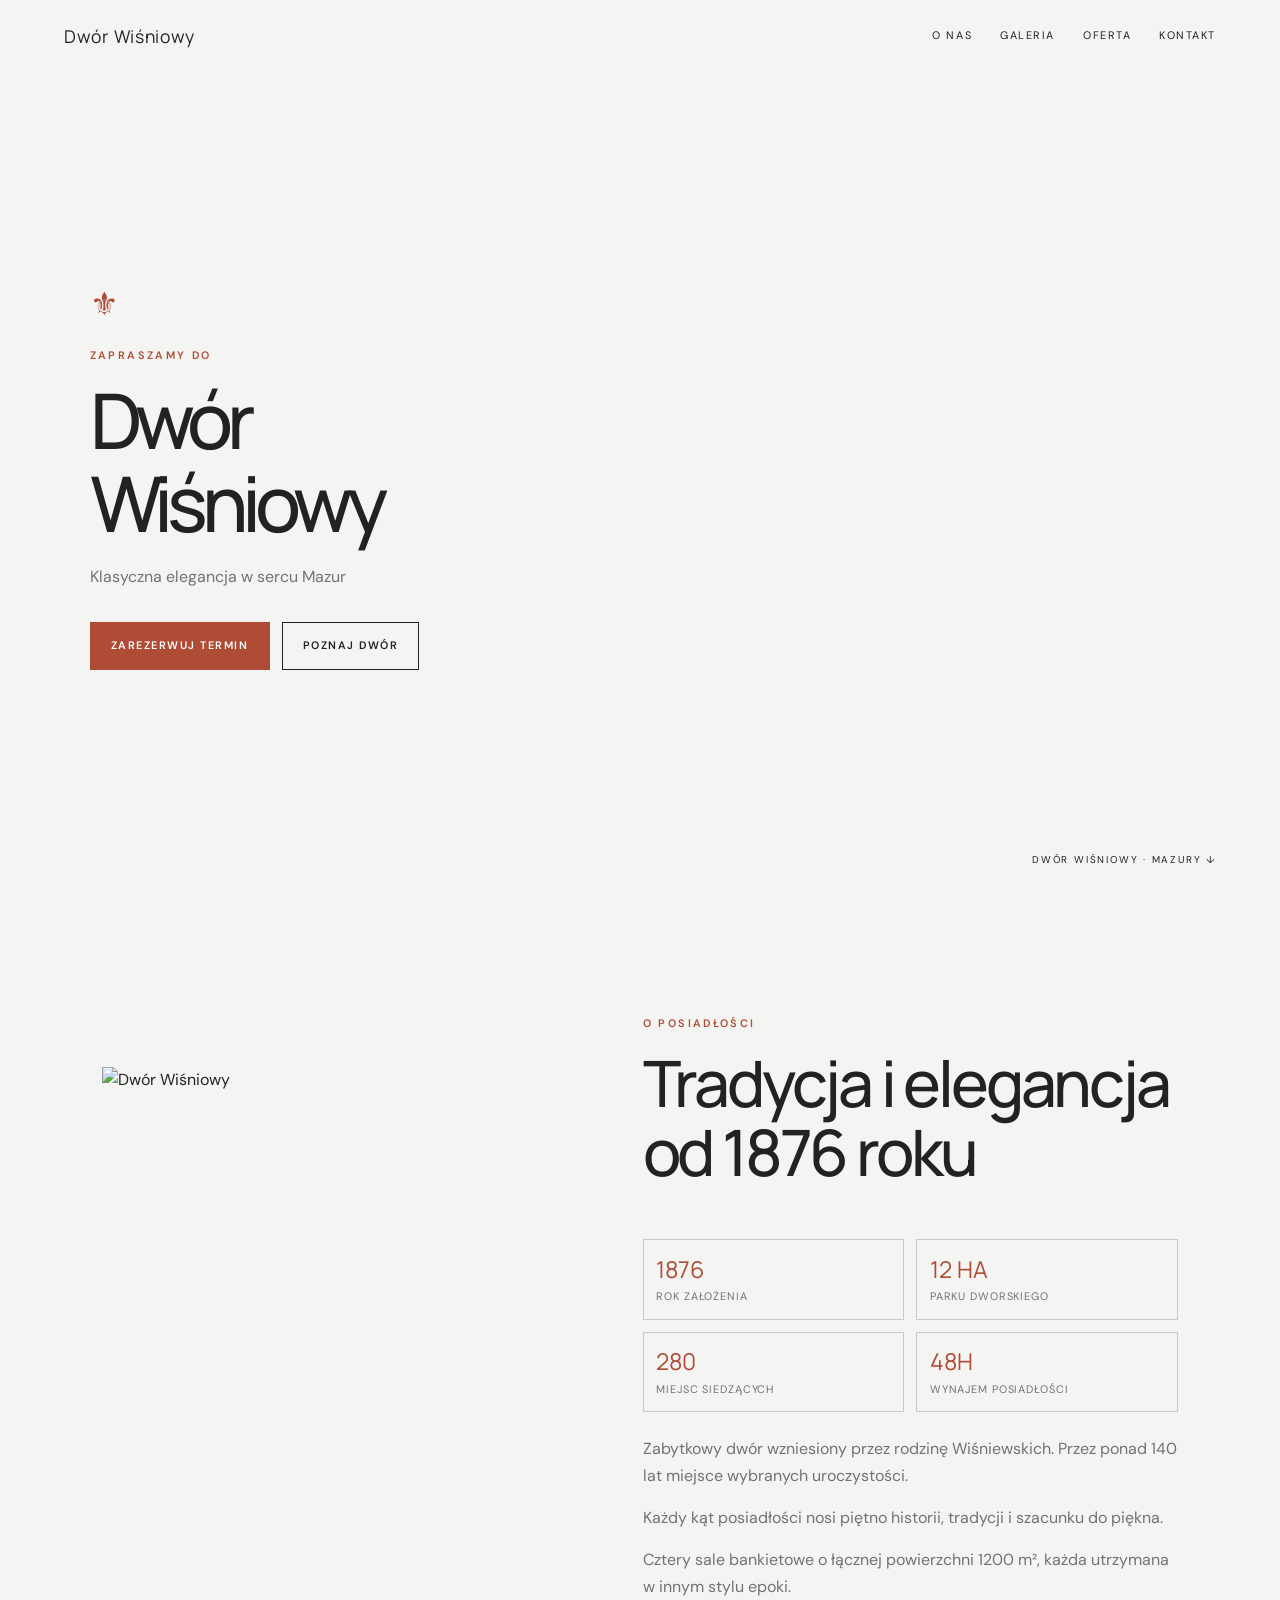
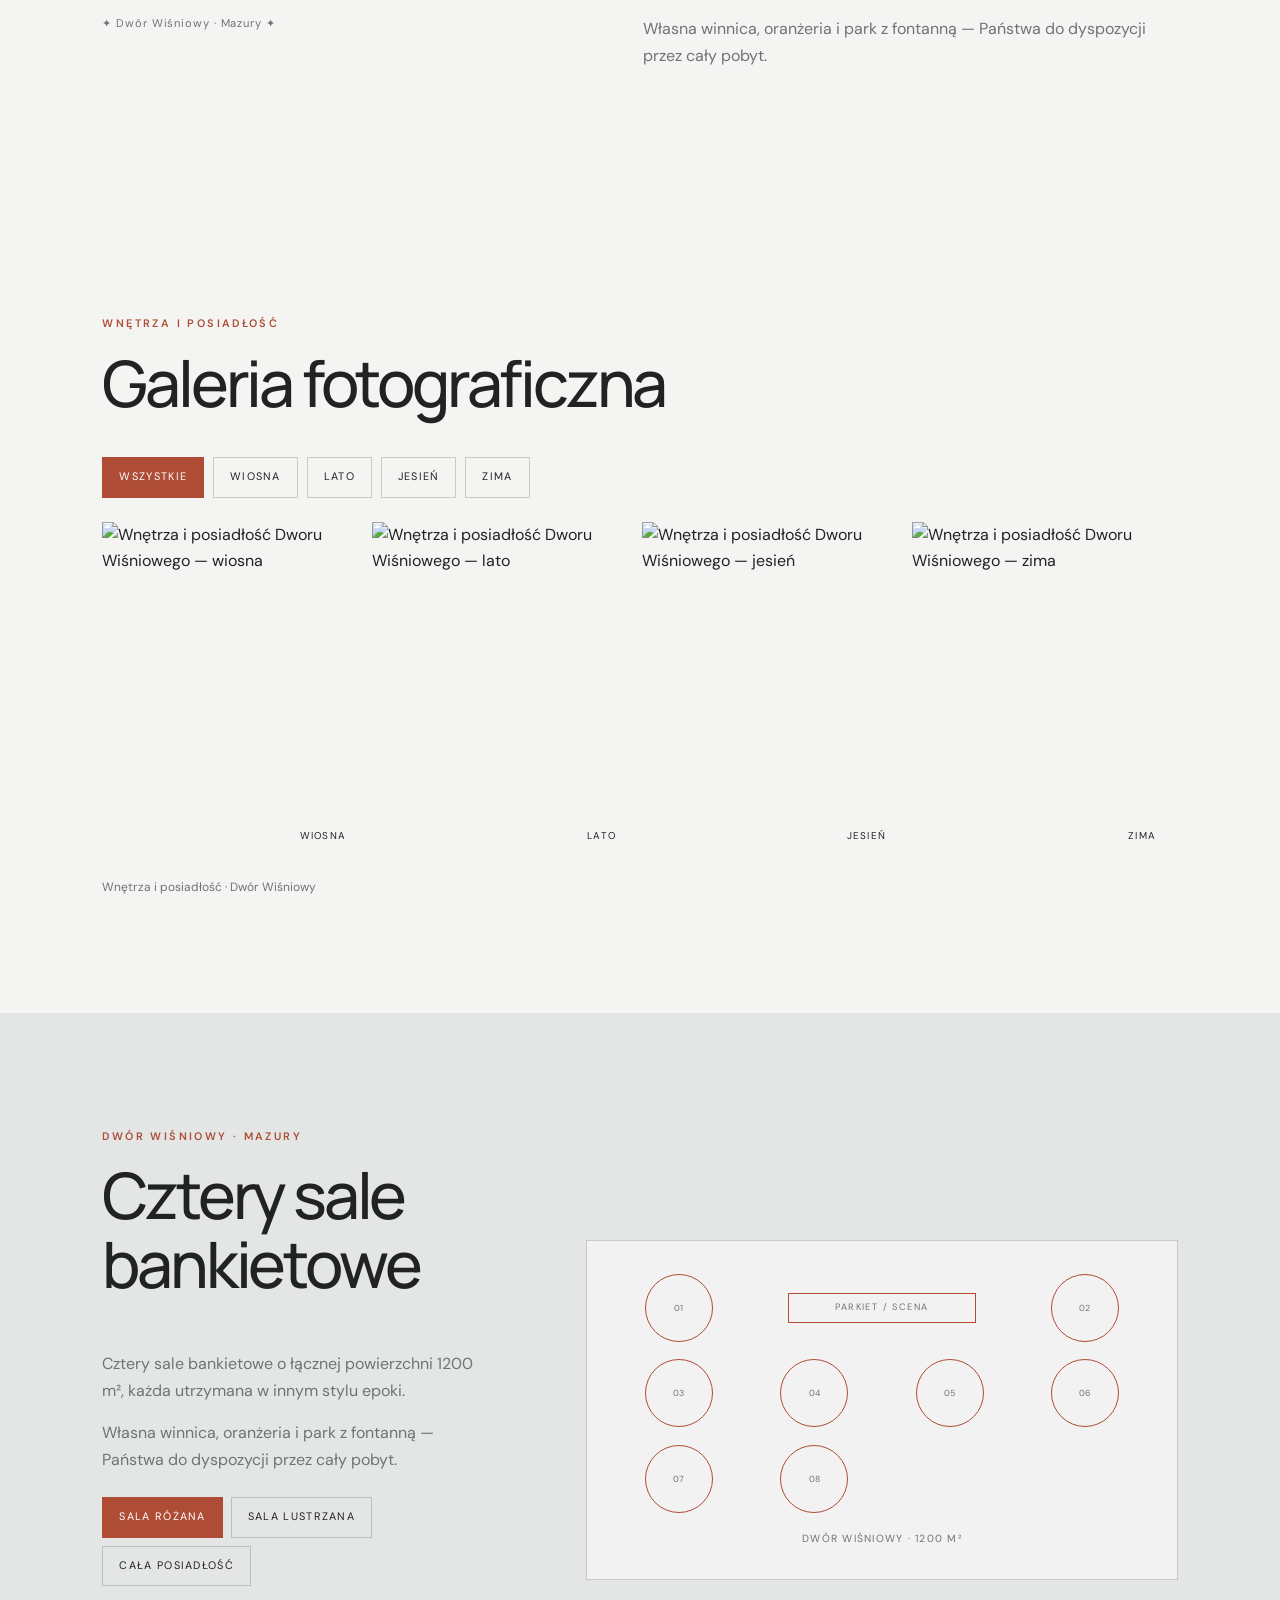
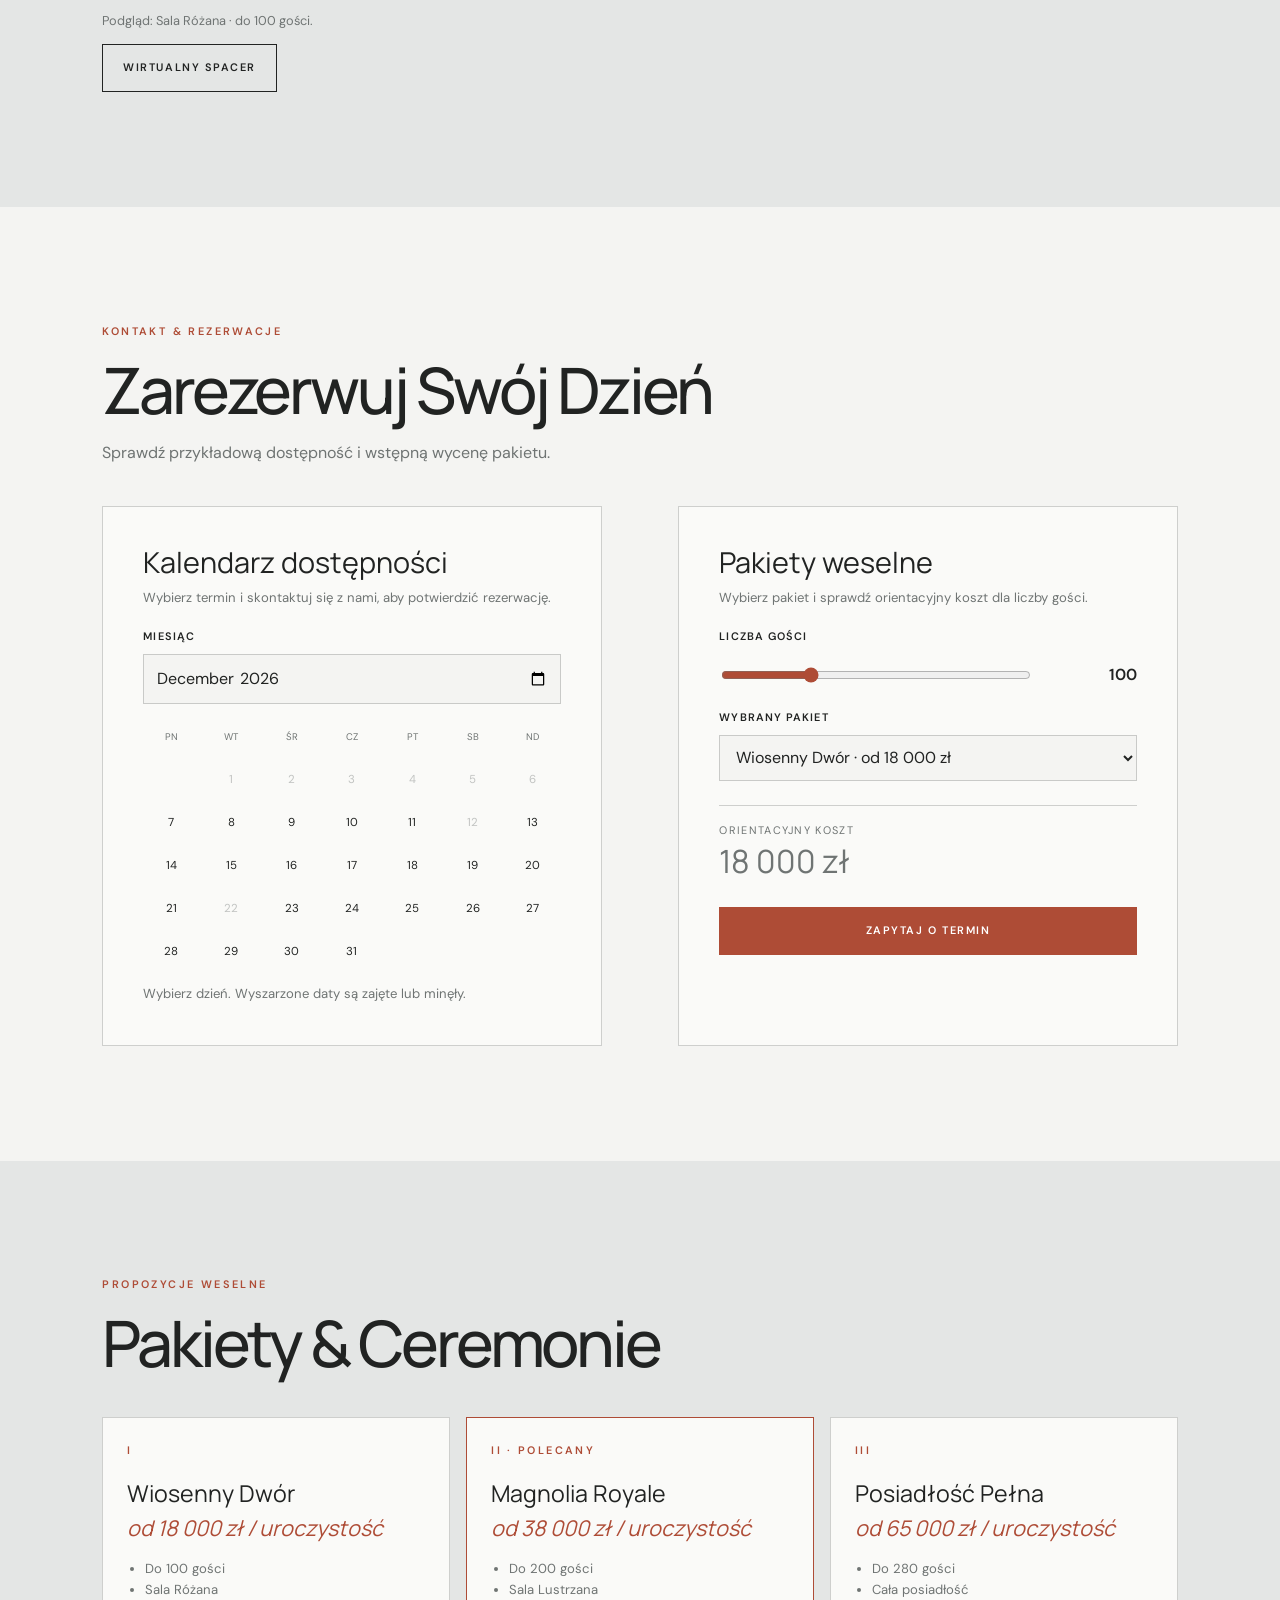
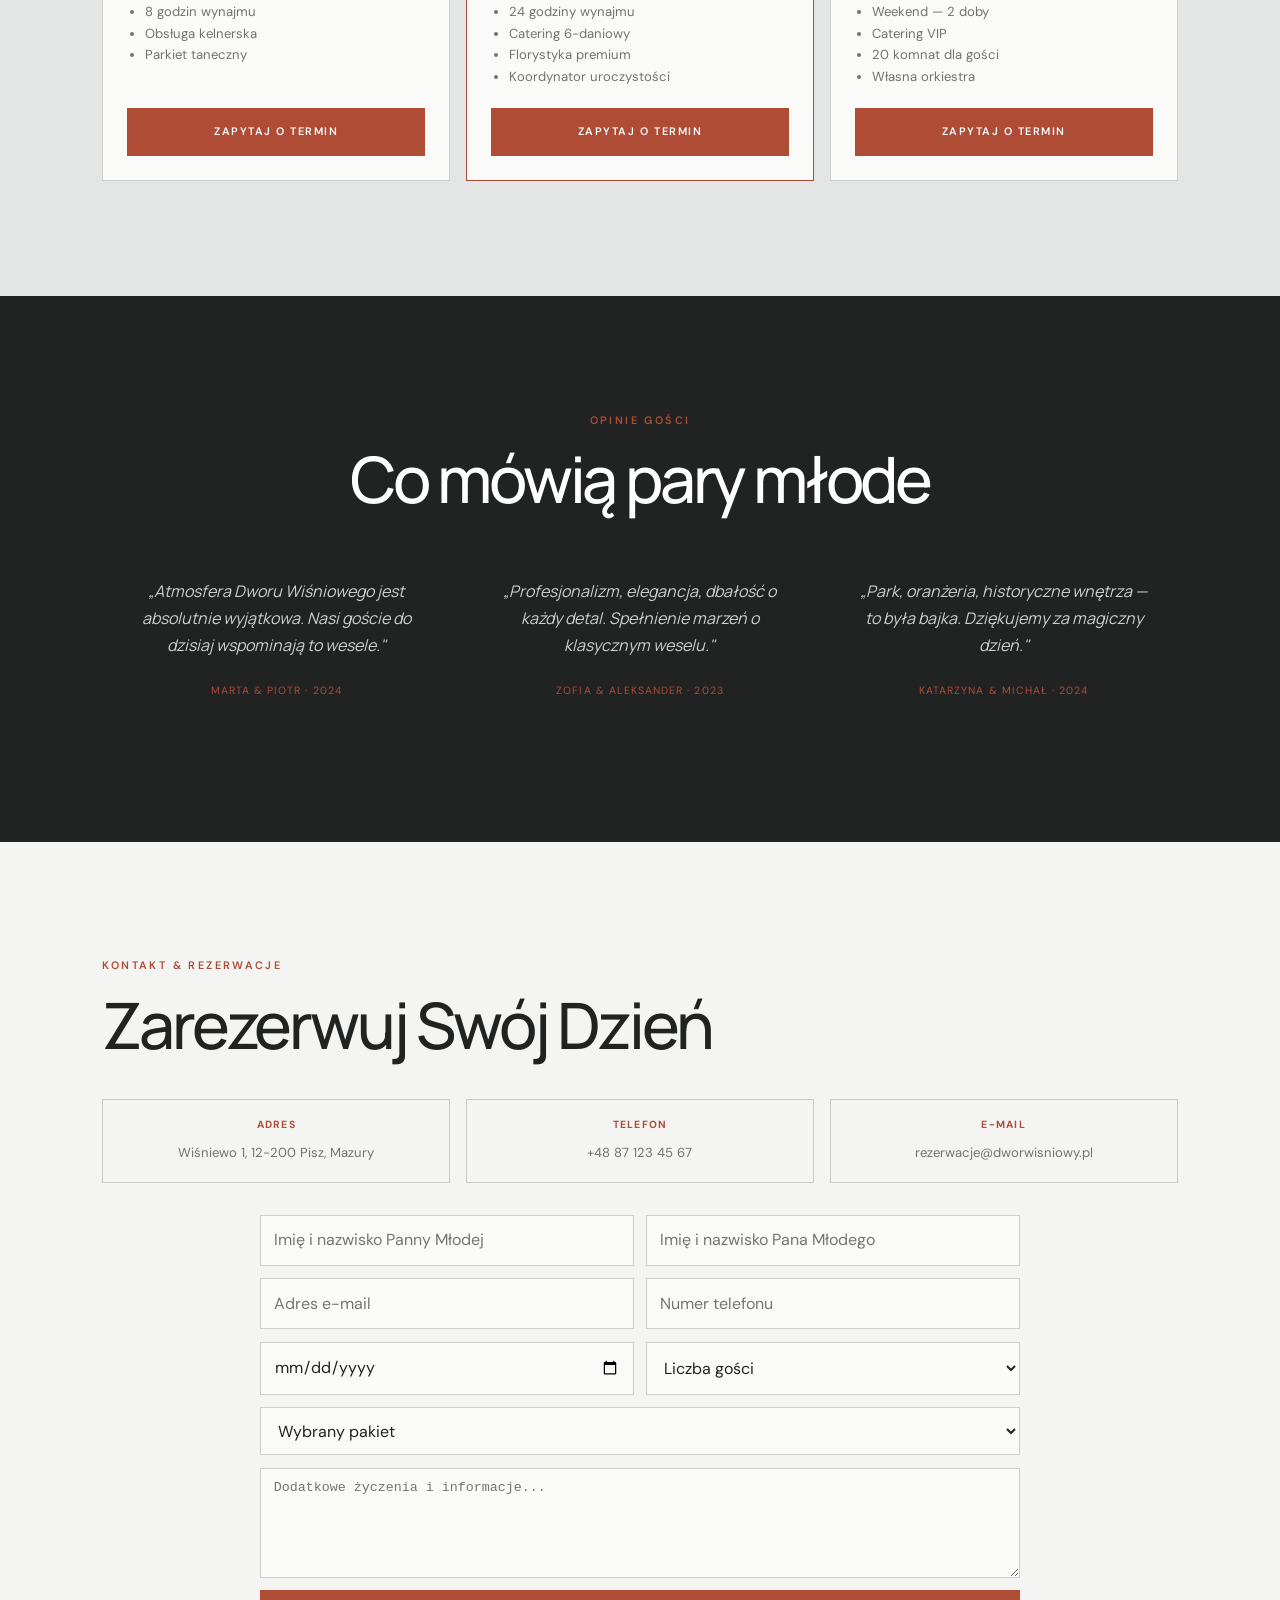
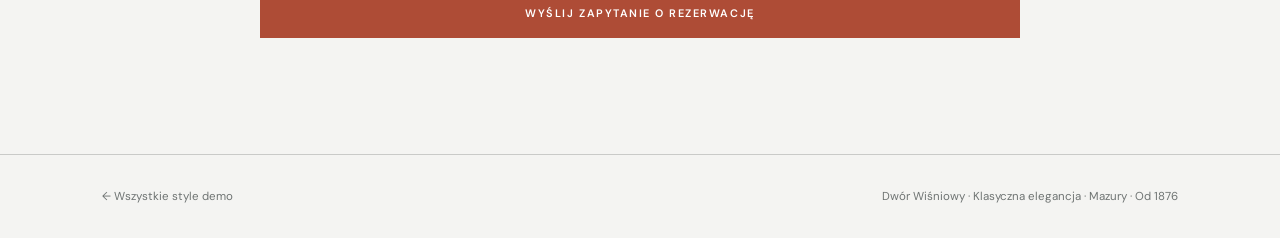
==== demo/atelier/index.html @ d27a9208 "Add new demo pages for Palais Nocturne and Dwór Wiśniowy with interactive features - Created new Jav" ====
<!DOCTYPE html>
<html lang="pl">
<head>
  <meta charset="UTF-8">
  <meta name="viewport" content="width=device-width, initial-scale=1">
  <meta name="description" content="Dwór Wiśniowy — klasyczna elegancja w sercu Mazur, tradycja od 1876 roku.">
  <title>Dwór Wiśniowy — Minimalizm Industrialny</title>
  <link rel="stylesheet" href="../new-demos.css">
</head>
<body class="theme-atelier" data-venue="Dwór Wiśniowy">
  <a class="skip-link" href="#main">Przejdź do treści</a>
  <nav class="site-nav" aria-label="Nawigacja główna"><a class="brand" href="#top">Dwór Wiśniowy</a><button class="nav-toggle" type="button" aria-expanded="false" aria-controls="nav-links">Menu</button><div class="nav-links" id="nav-links"><a href="#o-nas">O nas</a><a href="#galeria">Galeria</a><a href="#oferta">Oferta</a><a href="#kontakt">Kontakt</a></div></nav>
  <main id="main">
    <section class="hero" id="top"><div class="hero-media" aria-hidden="true"><video autoplay muted loop playsinline poster="https://images.unsplash.com/photo-1519741497674-611481863552?w=1800&auto=format&fit=crop&q=85"><source src="https://videos.pexels.com/video-files/3195394/3195394-hd_1920_1080_25fps.mp4" type="video/mp4"></video></div><div class="hero-copy"><span class="hero-crest" aria-hidden="true">⚜</span><p class="eyebrow">Zapraszamy do</p><h1>Dwór<br>Wiśniowy</h1><p>Klasyczna elegancja w sercu Mazur</p><div class="hero-actions"><a class="button" href="#terminy">Zarezerwuj termin</a><a class="button-quiet" href="#o-nas">Poznaj dwór</a></div></div><a class="hero-scroll" href="#o-nas">Dwór Wiśniowy · Mazury ↓</a></section>
    <section class="section story reveal" id="o-nas"><div class="story-copy"><p class="eyebrow">O posiadłości</p><h2>Tradycja i elegancja od 1876 roku</h2><div class="story-stats"><div class="story-stat"><strong>1876</strong>Rok założenia</div><div class="story-stat"><strong>12 ha</strong>Parku dworskiego</div><div class="story-stat"><strong>280</strong>Miejsc siedzących</div><div class="story-stat"><strong>48h</strong>Wynajem posiadłości</div></div><p>Zabytkowy dwór wzniesiony przez rodzinę Wiśniewskich. Przez ponad 140 lat miejsce wybranych uroczystości.</p><p>Każdy kąt posiadłości nosi piętno historii, tradycji i szacunku do piękna.</p><p>Cztery sale bankietowe o łącznej powierzchni 1200 m², każda utrzymana w innym stylu epoki.</p><p>Własna winnica, oranżeria i park z fontanną — Państwa do dyspozycji przez cały pobyt.</p></div><figure><img src="https://images.unsplash.com/photo-1520854221256-17451cc331bf?w=1000&auto=format&fit=crop&q=85" alt="Dwór Wiśniowy"><figcaption>✦ Dwór Wiśniowy · Mazury ✦</figcaption></figure></section>
    <section class="section reveal" id="galeria"><div class="section-heading"><p class="eyebrow">Wnętrza i posiadłość</p><h2>Galeria fotograficzna</h2></div><div class="season-tabs" role="group" aria-label="Wybierz sezon"><button type="button" data-season-filter="all" aria-pressed="true">Wszystkie</button><button type="button" data-season-filter="wiosna" aria-pressed="false">Wiosna</button><button type="button" data-season-filter="lato" aria-pressed="false">Lato</button><button type="button" data-season-filter="jesien" aria-pressed="false">Jesień</button><button type="button" data-season-filter="zima" aria-pressed="false">Zima</button></div><div class="gallery-grid"><article class="gallery-card" data-gallery-season="wiosna"><img src="https://images.unsplash.com/photo-1519741497674-611481863552?w=750&auto=format&fit=crop&q=80" alt="Wnętrza i posiadłość Dworu Wiśniowego — wiosna"><span>Wiosna</span></article><article class="gallery-card" data-gallery-season="lato"><img src="https://images.unsplash.com/photo-1519167758481-83f550bb49b3?w=750&auto=format&fit=crop&q=80" alt="Wnętrza i posiadłość Dworu Wiśniowego — lato"><span>Lato</span></article><article class="gallery-card" data-gallery-season="jesien"><img src="https://images.unsplash.com/photo-1519225421980-715cb0215aed?w=750&auto=format&fit=crop&q=80" alt="Wnętrza i posiadłość Dworu Wiśniowego — jesień"><span>Jesień</span></article><article class="gallery-card" data-gallery-season="zima"><img src="https://images.unsplash.com/photo-1511795409834-ef04bbd61622?w=750&auto=format&fit=crop&q=80" alt="Wnętrza i posiadłość Dworu Wiśniowego — zima"><span>Zima</span></article></div><p class="gallery-note">Wnętrza i posiadłość · Dwór Wiśniowy</p></section>
    <section class="section space-section reveal" id="przestrzen"><div class="space-grid"><div class="space-copy"><p class="eyebrow">Dwór Wiśniowy · Mazury</p><h2>Cztery sale bankietowe</h2><p>Cztery sale bankietowe o łącznej powierzchni 1200 m², każda utrzymana w innym stylu epoki.</p><p>Własna winnica, oranżeria i park z fontanną — Państwa do dyspozycji przez cały pobyt.</p><div class="layout-options" role="group" aria-label="Wybierz salę"><button type="button" data-layout="round" data-guests="100" aria-pressed="true">Sala Różana</button><button type="button" data-layout="long" data-guests="200" aria-pressed="false">Sala Lustrzana</button><button type="button" data-layout="ceremony" data-guests="280" aria-pressed="false">Cała posiadłość</button></div><p class="layout-status" aria-live="polite">Podgląd: Sala Różana · do 100 gości.</p><button class="button-quiet" type="button" data-tour-open>Wirtualny spacer</button></div><div class="floor-plan" data-layout="round" aria-label="Poglądowy plan Dworu Wiśniowego"><span class="floor-stage">Parkiet / scena</span><span class="table">01</span><span class="table">02</span><span class="table">03</span><span class="table">04</span><span class="table">05</span><span class="table">06</span><span class="table">07</span><span class="table">08</span><span class="floor-caption">Dwór Wiśniowy · 1200 m²</span></div></div></section>
    <section class="section reveal" id="terminy"><div class="section-heading"><p class="eyebrow">Kontakt &amp; rezerwacje</p><h2>Zarezerwuj Swój Dzień</h2><p>Sprawdź przykładową dostępność i wstępną wycenę pakietu.</p></div><div class="booking-grid"><div class="booking-card"><h3>Kalendarz dostępności</h3><p>Wybierz termin i skontaktuj się z nami, aby potwierdzić rezerwację.</p><label class="month-label" for="month-picker">Miesiąc</label><input class="month-picker" id="month-picker" type="month"><div class="calendar-grid" id="availability-calendar" aria-live="polite"></div><p class="availability-status" id="availability-status" aria-live="polite"></p></div><div class="booking-card"><h3>Pakiety weselne</h3><p>Wybierz pakiet i sprawdź orientacyjny koszt dla liczby gości.</p><label class="field-label" for="guest-count">Liczba gości</label><div class="guest-control"><input id="guest-count" type="range" min="30" max="280" value="100"><output class="guest-output" id="guest-output" for="guest-count">100</output></div><label class="field-label" for="package-select">Wybrany pakiet</label><select class="package-select" id="package-select"><option value="18000" data-guest-limit="100">Wiosenny Dwór · od 18 000 zł</option><option value="38000" data-guest-limit="200">Magnolia Royale · od 38 000 zł</option><option value="65000" data-guest-limit="280">Posiadłość Pełna · od 65 000 zł</option></select><p class="estimate"><span>Orientacyjny koszt</span><strong id="estimate-output" aria-live="polite">—</strong></p><a class="button" id="request-link" href="mailto:rezerwacje@dworwisniowy.pl">Zapytaj o termin</a></div></div></section>
    <section class="section offer-section reveal" id="oferta"><div class="section-heading"><p class="eyebrow">Propozycje weselne</p><h2>Pakiety &amp; Ceremonie</h2></div><div class="offer-grid"><article class="offer-card"><p class="eyebrow">I</p><h3>Wiosenny Dwór</h3><p class="offer-price">od 18 000 zł / uroczystość</p><ul><li>Do 100 gości</li><li>Sala Różana</li><li>8 godzin wynajmu</li><li>Obsługa kelnerska</li><li>Parkiet taneczny</li></ul><a href="#kontakt" class="button">Zapytaj o termin</a></article><article class="offer-card featured"><p class="eyebrow">II · Polecany</p><h3>Magnolia Royale</h3><p class="offer-price">od 38 000 zł / uroczystość</p><ul><li>Do 200 gości</li><li>Sala Lustrzana</li><li>24 godziny wynajmu</li><li>Catering 6-daniowy</li><li>Florystyka premium</li><li>Koordynator uroczystości</li></ul><a href="#kontakt" class="button">Zapytaj o termin</a></article><article class="offer-card"><p class="eyebrow">III</p><h3>Posiadłość Pełna</h3><p class="offer-price">od 65 000 zł / uroczystość</p><ul><li>Do 280 gości</li><li>Cała posiadłość</li><li>Weekend — 2 doby</li><li>Catering VIP</li><li>20 komnat dla gości</li><li>Własna orkiestra</li></ul><a href="#kontakt" class="button">Zapytaj o termin</a></article></div></section>
    <section class="section testimonials-section reveal"><div class="section-heading"><p class="eyebrow">Opinie gości</p><h2>Co mówią pary młode</h2></div><div class="testimonial-grid"><article class="testimonial"><blockquote>„Atmosfera Dworu Wiśniowego jest absolutnie wyjątkowa. Nasi goście do dzisiaj wspominają to wesele."</blockquote><cite>Marta &amp; Piotr · 2024</cite></article><article class="testimonial"><blockquote>„Profesjonalizm, elegancja, dbałość o każdy detal. Spełnienie marzeń o klasycznym weselu."</blockquote><cite>Zofia &amp; Aleksander · 2023</cite></article><article class="testimonial"><blockquote>„Park, oranżeria, historyczne wnętrza — to była bajka. Dziękujemy za magiczny dzień."</blockquote><cite>Katarzyna &amp; Michał · 2024</cite></article></div></section>
    <section class="section reveal" id="kontakt"><div class="section-heading"><p class="eyebrow">Kontakt &amp; rezerwacje</p><h2>Zarezerwuj Swój Dzień</h2></div><div class="contact-details"><div class="contact-detail"><strong>Adres</strong><span>Wiśniewo 1, 12-200 Pisz, Mazury</span></div><div class="contact-detail"><strong>Telefon</strong><a href="tel:+48871234567">+48 87 123 45 67</a></div><div class="contact-detail"><strong>E-mail</strong><a href="mailto:rezerwacje@dworwisniowy.pl">rezerwacje@dworwisniowy.pl</a></div></div><form class="contact-form" onsubmit="return false;"><div class="contact-form-row"><input type="text" placeholder="Imię i nazwisko Panny Młodej" required><input type="text" placeholder="Imię i nazwisko Pana Młodego" required></div><div class="contact-form-row"><input type="email" placeholder="Adres e-mail" required><input type="tel" placeholder="Numer telefonu"></div><div class="contact-form-row"><input type="date"><select><option value="">Liczba gości</option><option>Do 100 osób</option><option>100–200 osób</option><option>Powyżej 200 osób</option></select></div><select><option value="">Wybrany pakiet</option><option>Wiosenny Dwór</option><option>Magnolia Royale</option><option>Posiadłość Pełna</option></select><textarea placeholder="Dodatkowe życzenia i informacje..."></textarea><button type="submit" class="button">Wyślij zapytanie o rezerwację</button></form></section>
  </main>
  <footer class="site-footer"><a href="../../index.html">← Wszystkie style demo</a><span>Dwór Wiśniowy · Klasyczna elegancja · Mazury · Od 1876</span></footer>
  <dialog id="tour-dialog" aria-labelledby="tour-title"><img class="tour-image" src="https://images.unsplash.com/photo-1520854221256-17451cc331bf?w=1400&auto=format&fit=crop&q=85" alt="Dwór Wiśniowy"><div class="tour-content"><h2 id="tour-title">Wirtualny spacer — Dwór Wiśniowy</h2><p>Przykładowy podgląd posiadłości i jej wnętrz.</p><div class="tour-controls"><button type="button" data-tour-prev aria-label="Poprzedni widok">← Poprzedni</button><output class="tour-counter" aria-live="polite">01 / 03</output><button type="button" data-tour-next aria-label="Następny widok">Następny →</button></div><form method="dialog"><button class="button" type="submit">Zamknij spacer</button></form></div></dialog>
  <script src="../new-demos.js"></script>
</body>
</html>
---- demo/new-demos.css ----
@import url('https://fonts.googleapis.com/css2?family=DM+Sans:wght@400;500;600;700&family=DM+Serif+Display:ital@0;1&family=Manrope:wght@400;500;600;700&family=Playfair+Display:ital,wght@0,400;0,500;1,400;1,500&display=swap');

:root {
  color-scheme: light;
  --paper: #f5f2ec;
  --ink: #292722;
  --muted: #77736b;
  --accent: #a58a69;
  --line: rgba(41, 39, 34, .18);
  --font-display: 'Playfair Display', Georgia, serif;
  --font-body: 'DM Sans', sans-serif;
}

* { box-sizing: border-box; }
html { scroll-behavior: smooth; }
body {
  margin: 0;
  color: var(--ink);
  background: var(--paper);
  font: 16px/1.65 var(--font-body);
}
body, button, input, select { font-family: var(--font-body); }
img, video { display: block; max-width: 100%; }
a { color: inherit; }
button, select, input { font: inherit; }
button { color: inherit; }
button:focus-visible, a:focus-visible, input:focus-visible, select:focus-visible {
  outline: 2px solid var(--accent);
  outline-offset: 4px;
}
.skip-link {
  position: absolute;
  z-index: 20;
  top: -60px;
  left: 1rem;
  padding: .6rem 1rem;
  background: var(--paper);
}
.skip-link:focus { top: 1rem; }
.site-nav {
  position: absolute;
  z-index: 5;
  inset: 0 0 auto;
  display: flex;
  align-items: center;
  justify-content: space-between;
  gap: 1.5rem;
  padding: 1.5rem clamp(1.25rem, 5vw, 5rem);
  color: var(--nav-ink, var(--ink));
}
.brand {
  font: 1.1rem var(--font-display);
  letter-spacing: .04em;
  text-decoration: none;
}
.nav-links { display: flex; align-items: center; gap: clamp(.8rem, 2.2vw, 2rem); }
.nav-links a {
  font-size: .68rem;
  letter-spacing: .14em;
  text-decoration: none;
  text-transform: uppercase;
}
.nav-toggle {
  display: none;
  border: 1px solid currentColor;
  background: transparent;
  padding: .45rem .7rem;
}
.hero {
  position: relative;
  display: flex;
  min-height: 100svh;
  align-items: center;
  overflow: hidden;
  background: #777;
  color: var(--hero-ink, #fff);
}
.hero-media { position: absolute; inset: 0; }
.hero-media::after {
  position: absolute;
  inset: 0;
  content: '';
  background: var(--hero-overlay, linear-gradient(90deg, rgba(0,0,0,.52), rgba(0,0,0,.08)));
}
.hero-media video {
  width: 100%;
  height: 100%;
  object-fit: cover;
}
.hero-copy {
  position: relative;
  z-index: 1;
  width: min(660px, 84vw);
  margin: 8rem 0 5rem clamp(1.5rem, 10vw, 10rem);
}
.eyebrow {
  margin: 0 0 .9rem;
  color: var(--accent);
  font-size: .68rem;
  font-weight: 600;
  letter-spacing: .22em;
  text-transform: uppercase;
}
h1, h2, h3, p { margin-top: 0; }
h1, h2, h3 { font-family: var(--font-display); font-weight: 400; line-height: 1.08; }
h1 { margin-bottom: 1.2rem; font-size: clamp(3.2rem, 8vw, 7.5rem); }
.hero-copy > p:not(.eyebrow) { max-width: 430px; margin-bottom: 2rem; color: rgba(255,255,255,.82); }
.hero-crest { display: block; margin-bottom: 1rem; color: var(--accent); font-size: 2rem; }
.hero-actions { display: flex; flex-wrap: wrap; gap: .75rem; }
.button, .button-quiet {
  display: inline-flex;
  min-height: 48px;
  align-items: center;
  justify-content: center;
  padding: .75rem 1.25rem;
  border: 1px solid var(--accent);
  background: var(--accent);
  color: var(--button-ink, #fff);
  cursor: pointer;
  font-size: .68rem;
  font-weight: 600;
  letter-spacing: .14em;
  text-decoration: none;
  text-transform: uppercase;
  transition: background .2s, color .2s, transform .2s;
}
.button:hover, .button-quiet:hover { transform: translateY(-2px); }
.button-quiet { border-color: currentColor; background: transparent; color: inherit; }
.hero-scroll {
  position: absolute;
  right: clamp(1.5rem, 5vw, 5rem);
  bottom: 2rem;
  z-index: 1;
  color: inherit;
  font-size: .62rem;
  letter-spacing: .18em;
  text-decoration: none;
  text-transform: uppercase;
}
.section { padding: clamp(4rem, 9vw, 8rem) clamp(1.25rem, 8vw, 8rem); }
.section-heading { max-width: 700px; margin-bottom: 2.5rem; }
.section-heading h2 { margin-bottom: 1rem; font-size: clamp(2.4rem, 5vw, 5rem); }
.section-heading p:last-child { max-width: 550px; color: var(--muted); }
.story {
  display: grid;
  grid-template-columns: minmax(0, 1fr) minmax(260px, .8fr);
  align-items: center;
  gap: clamp(2rem, 8vw, 8rem);
}
.story-copy { max-width: 570px; }
.story-copy h2 { font-size: clamp(2.5rem, 5vw, 5rem); }
.story-copy > p:not(.eyebrow) { color: var(--muted); }
.story-stats { display: grid; grid-template-columns: repeat(2, 1fr); gap: .75rem; margin: 1.5rem 0; }
.story-stat { padding: .8rem; border: 1px solid var(--line); color: var(--muted); font-size: .68rem; letter-spacing: .08em; text-transform: uppercase; }
.story-stat strong { display: block; margin-bottom: .2rem; color: var(--accent); font: 1.45rem var(--font-display); letter-spacing: 0; }
.story figure { margin: 0; }
.story img { width: 100%; height: clamp(300px, 42vw, 540px); object-fit: cover; }
.story figcaption { margin-top: .6rem; color: var(--muted); font-size: .7rem; letter-spacing: .08em; }
.season-tabs { display: flex; flex-wrap: wrap; gap: .55rem; margin-bottom: 1.5rem; }
.season-tabs button, .layout-options button {
  border: 1px solid var(--line);
  background: transparent;
  padding: .65rem 1rem;
  cursor: pointer;
  font-size: .68rem;
  letter-spacing: .12em;
  text-transform: uppercase;
}
.season-tabs button[aria-pressed="true"], .layout-options button[aria-pressed="true"] {
  border-color: var(--accent);
  background: var(--accent);
  color: var(--button-ink, #fff);
}
.gallery-grid { display: grid; grid-template-columns: repeat(4, 1fr); gap: .85rem; }
.gallery-card { position: relative; min-height: 260px; overflow: hidden; }
.gallery-card[hidden] { display: none; }
.gallery-card img { width: 100%; height: 100%; min-height: 260px; object-fit: cover; transition: transform .45s; }
.gallery-card:hover img { transform: scale(1.04); }
.gallery-card span {
  position: absolute;
  right: .8rem;
  bottom: .8rem;
  padding: .25rem .55rem;
  background: var(--paper);
  color: var(--ink);
  font-size: .62rem;
  letter-spacing: .12em;
  text-transform: uppercase;
}
.gallery-note { margin: 1rem 0 0; color: var(--muted); font-size: .75rem; }
.space-section { background: var(--space-bg, #e9e5dd); }
.space-grid { display: grid; grid-template-columns: .8fr 1.2fr; align-items: center; gap: clamp(2rem, 7vw, 7rem); }
.space-copy h2 { font-size: clamp(2.5rem, 5vw, 4.7rem); }
.space-copy > p:not(.eyebrow) { color: var(--muted); }
.layout-options { display: flex; flex-wrap: wrap; gap: .5rem; margin: 1.5rem 0; }
.layout-status { min-height: 1.5em; color: var(--muted); font-size: .8rem; }
.floor-plan {
  display: grid;
  min-height: 340px;
  grid-template-columns: repeat(4, 1fr);
  grid-template-rows: 1fr 1fr 1fr;
  align-items: center;
  justify-items: center;
  gap: 1rem;
  padding: 2rem;
  border: 1px solid var(--line);
  background: var(--plan-bg, rgba(255,255,255,.45));
}
.floor-stage {
  grid-column: 2 / 4;
  grid-row: 1;
  width: 74%;
  padding: .4rem;
  border: 1px solid var(--accent);
  color: var(--muted);
  font-size: .58rem;
  letter-spacing: .15em;
  text-align: center;
  text-transform: uppercase;
}
.table {
  display: grid;
  width: min(68px, 100%);
  aspect-ratio: 1;
  place-items: center;
  border: 1px solid var(--accent);
  border-radius: 50%;
  color: var(--muted);
  font-size: .55rem;
}
.floor-plan[data-layout="long"] .table { width: 88%; aspect-ratio: 1.7; border-radius: 2px; }
.floor-plan[data-layout="ceremony"] .table { width: 95%; aspect-ratio: 1.8; border-radius: 2px; }
.floor-plan[data-layout="ceremony"] .table:nth-of-type(2n) { opacity: .35; }
.floor-caption { grid-column: 1 / -1; color: var(--muted); font-size: .65rem; letter-spacing: .12em; text-align: center; text-transform: uppercase; }
.booking-grid { display: grid; grid-template-columns: 1fr 1fr; gap: clamp(2rem, 6vw, 6rem); }
.booking-card { padding: clamp(1.25rem, 4vw, 2.5rem); border: 1px solid var(--line); background: var(--card-bg, rgba(255,255,255,.35)); }
.booking-card h3 { margin-bottom: .5rem; font-size: 1.8rem; }
.booking-card > p { color: var(--muted); font-size: .82rem; }
.month-label, .field-label { display: block; margin: 1.25rem 0 .5rem; font-size: .68rem; font-weight: 600; letter-spacing: .1em; text-transform: uppercase; }
.month-picker, .package-select {
  width: 100%;
  min-height: 46px;
  padding: .6rem .75rem;
  border: 1px solid var(--line);
  background: var(--paper);
  color: var(--ink);
}
.calendar-grid { display: grid; grid-template-columns: repeat(7, 1fr); gap: .3rem; margin-top: .9rem; }
.calendar-head, .calendar-day {
  display: grid;
  min-height: 38px;
  place-items: center;
  font-size: .72rem;
}
.calendar-head { color: var(--muted); font-size: .6rem; text-transform: uppercase; }
.calendar-day {
  border: 1px solid transparent;
  background: transparent;
  cursor: pointer;
}
.calendar-day:not(:disabled):hover, .calendar-day[aria-pressed="true"] { border-color: var(--accent); background: var(--accent); color: var(--button-ink, #fff); }
.calendar-day:disabled { color: var(--muted); cursor: not-allowed; opacity: .4; }
.availability-status { min-height: 1.5em; margin: .8rem 0 0; color: var(--muted); font-size: .75rem; }
.guest-control { display: flex; align-items: center; gap: 1rem; margin: 1rem 0; }
.guest-control input { width: 100%; accent-color: var(--accent); }
.guest-output { min-width: 5.5rem; font-weight: 600; text-align: right; }
.estimate { margin: 1.5rem 0; padding-top: 1rem; border-top: 1px solid var(--line); }
.estimate span { display: block; color: var(--muted); font-size: .68rem; letter-spacing: .12em; text-transform: uppercase; }
.estimate strong { font: 2rem var(--font-display); }
.booking-card .button { width: 100%; }
.offer-section { background: var(--space-bg, #e9e5dd); }
.offer-grid { display: grid; grid-template-columns: repeat(3, 1fr); gap: 1rem; }
.offer-card { display: flex; flex-direction: column; padding: 1.5rem; border: 1px solid var(--line); background: var(--card-bg, rgba(255,255,255,.35)); }
.offer-card.featured { border-color: var(--accent); }
.offer-card h3 { margin: .4rem 0; font-size: 1.45rem; }
.offer-card .offer-price { margin: 0 0 1rem; color: var(--accent); font: italic 1.35rem var(--font-display); }
.offer-card ul { flex: 1; margin: 0 0 1.3rem; padding-left: 1.1rem; color: var(--muted); font-size: .82rem; }
.offer-card .button, .contact-form .button { width: 100%; }
.testimonials-section { background: var(--testimonial-bg, #212c48); color: #fff; text-align: center; }
.testimonials-section .section-heading { margin-right: auto; margin-left: auto; }
.testimonials-section .section-heading p:last-child { margin-right: auto; margin-left: auto; color: rgba(255,255,255,.7); }
.testimonial-grid { display: grid; grid-template-columns: repeat(3, 1fr); gap: 1rem; }
.testimonial { padding: 1.5rem; border: 1px solid var(--testimonial-line, rgba(255,255,255,.2)); }
.testimonial blockquote { margin: 0 0 1rem; color: rgba(255,255,255,.78); font: italic 1rem/1.7 var(--font-display); }
.testimonial cite { color: var(--accent); font-size: .66rem; font-style: normal; letter-spacing: .1em; text-transform: uppercase; }
.contact-details { display: grid; grid-template-columns: repeat(3, 1fr); gap: 1rem; margin: 2rem 0; }
.contact-detail { padding: 1rem; border: 1px solid var(--line); text-align: center; }
.contact-detail strong { display: block; margin-bottom: .4rem; color: var(--accent); font-size: .65rem; letter-spacing: .12em; text-transform: uppercase; }
.contact-detail span, .contact-detail a { color: var(--muted); font-size: .82rem; text-decoration: none; }
.contact-form { display: grid; gap: .8rem; max-width: 760px; margin: 0 auto; }
.contact-form-row { display: grid; grid-template-columns: repeat(2, 1fr); gap: .8rem; }
.contact-form input, .contact-form select, .contact-form textarea {
  width: 100%;
  min-height: 46px;
  padding: .7rem .8rem;
  border: 1px solid var(--line);
  background: var(--card-bg, rgba(255,255,255,.35));
  color: var(--ink);
}
.contact-form textarea { min-height: 110px; resize: vertical; }
.theme-nocturne { --testimonial-bg: #080a09; --testimonial-line: rgba(200,168,109,.3); }
.theme-atelier { --testimonial-bg: #212322; --testimonial-line: rgba(33,35,34,.3); }
.theme-garden { --testimonial-bg: #eee2e2; }
.theme-garden .testimonials-section { color: var(--ink); }
.theme-garden .testimonials-section .section-heading p:last-child,
.theme-garden .testimonial blockquote { color: var(--muted); }
.theme-garden .testimonial { border-color: var(--line); }
.site-footer {
  display: flex;
  align-items: center;
  justify-content: space-between;
  gap: 1rem;
  padding: 2rem clamp(1.25rem, 8vw, 8rem);
  border-top: 1px solid var(--line);
  color: var(--muted);
  font-size: .72rem;
}
.site-footer a { text-decoration: none; }
dialog {
  width: min(900px, calc(100vw - 2rem));
  max-width: none;
  padding: 0;
  border: 1px solid var(--accent);
  background: var(--paper);
  color: var(--ink);
}
dialog::backdrop { background: rgba(0,0,0,.78); }
.tour-image { width: 100%; max-height: 60vh; object-fit: cover; }
.tour-content { padding: 1.5rem; }
.tour-content h2 { margin-bottom: .5rem; font-size: 2rem; }
.tour-content p { color: var(--muted); }
.tour-controls { display: flex; align-items: center; justify-content: space-between; gap: 1rem; margin: 1rem 0; }
.tour-controls button { border: 1px solid var(--line); background: transparent; padding: .55rem .8rem; cursor: pointer; }
.tour-controls output { color: var(--muted); font-size: .72rem; letter-spacing: .12em; }
.tour-content form { text-align: right; }
.reveal { opacity: 1; transform: none; }
.has-motion .reveal { opacity: 0; transform: translateY(18px); transition: opacity .65s, transform .65s; }
.has-motion .reveal.is-visible { opacity: 1; transform: none; }

/* Five distinct art directions share one set of functional components. */
.theme-editorial {
  --paper: #f4f1eb; --ink: #292821; --muted: #78756f; --accent: #ab9273;
  --line: rgba(41,40,33,.2); --space-bg: #e8e4dc; --card-bg: #faf8f3;
  --font-display: 'Playfair Display', Georgia, serif;
}
.theme-editorial .hero { min-height: 100svh; }
.theme-editorial .hero-media::after { background: linear-gradient(90deg, rgba(19,18,16,.55), rgba(19,18,16,.03) 80%); }
.theme-editorial .hero-copy { max-width: 590px; }
.theme-editorial h1 { font-style: italic; }
.theme-editorial .story { grid-template-columns: 1.1fr .9fr; }
.theme-editorial .story figure { transform: translateY(2.5rem); }
.theme-editorial .gallery-card:nth-child(4n + 1) { grid-row: span 2; }

.theme-slow {
  --paper: #f5f0e5; --ink: #4a4134; --muted: #766d5e; --accent: #788369;
  --line: rgba(74,65,52,.2); --space-bg: #e5e6da; --card-bg: #fbf8ef;
  --font-display: 'DM Serif Display', Georgia, serif;
}
body.theme-slow { background-image: repeating-linear-gradient(2deg, transparent 0 5px, rgba(112,97,70,.025) 6px); }
.theme-slow .hero { justify-content: center; }
.theme-slow .hero-media::after { background: linear-gradient(0deg, rgba(37,34,27,.56), rgba(37,34,27,.12)); }
.theme-slow .hero-copy { width: min(690px, 85vw); margin: 8rem auto 5rem; padding: clamp(1.5rem, 5vw, 4rem); border: 1px solid rgba(255,255,255,.65); text-align: center; }
.theme-slow .hero-copy > p:not(.eyebrow) { margin-right: auto; margin-left: auto; }
.theme-slow .hero-actions { justify-content: center; }
.theme-slow h1 { font-style: italic; }
.theme-slow .gallery-card:nth-child(4n + 2) { transform: translateY(1.5rem); }

.theme-nocturne {
  color-scheme: dark;
  --paper: #111412; --ink: #f2eadc; --muted: #b7ad9e; --accent: #c8a86d;
  --line: rgba(200,168,109,.3); --space-bg: #191c19; --card-bg: #191c19; --plan-bg: #141714; --button-ink: #111412;
  --font-display: 'Playfair Display', Georgia, serif;
}
.theme-nocturne .hero { justify-content: center; text-align: center; }
.theme-nocturne .hero-media::after { background: linear-gradient(0deg, rgba(8,10,9,.78), rgba(8,10,9,.25)); }
.theme-nocturne .hero-copy { margin: 8rem auto 5rem; }
.theme-nocturne .hero-copy > p:not(.eyebrow) { margin-right: auto; margin-left: auto; }
.theme-nocturne .hero-actions { justify-content: center; }
.theme-nocturne h1 { color: #e5cc98; }
.theme-nocturne .site-nav { border-bottom: 1px solid rgba(200,168,109,.24); }
.theme-nocturne .story figure img { filter: brightness(.82) contrast(1.08); }
.theme-nocturne .gallery-card img { filter: brightness(.82); }
.theme-nocturne .month-picker, .theme-nocturne .package-select { color-scheme: dark; }

.theme-atelier {
  --paper: #f4f4f2; --ink: #212322; --muted: #6f7473; --accent: #ae4c36;
  --line: rgba(33,35,34,.2); --space-bg: #e4e6e5; --card-bg: #fafaf8;
  --font-display: 'Manrope', sans-serif;
}
.theme-atelier .hero { display: grid; grid-template-columns: .9fr 1.1fr; min-height: 100svh; background: var(--paper); color: var(--ink); }
.theme-atelier .hero-media { inset: 0 0 0 42%; }
.theme-atelier .hero-media::after { background: linear-gradient(90deg, rgba(244,244,242,.12), transparent 35%); }
.theme-atelier .hero-copy { width: auto; margin: 8rem 2rem 5rem clamp(1.25rem, 7vw, 7rem); }
.theme-atelier .hero-copy > p:not(.eyebrow) { color: var(--muted); }
.theme-atelier h1 { font-size: clamp(3rem, 6vw, 6.5rem); font-weight: 500; letter-spacing: -.08em; }
.theme-atelier h2 { font-weight: 500; letter-spacing: -.05em; }
.theme-atelier .hero-scroll { color: var(--ink); }
.theme-atelier .story { grid-template-columns: .9fr 1.1fr; }
.theme-atelier .story figure { order: -1; }
.theme-atelier .gallery-grid { gap: .3rem; }
.theme-atelier .gallery-card:nth-child(odd) { min-height: 340px; }

.theme-garden {
  --paper: #fffaf7; --ink: #51454a; --muted: #897a80; --accent: #bd8794;
  --line: rgba(81,69,74,.18); --space-bg: #f4e9e8; --card-bg: #fff;
  --font-display: 'Playfair Display', Georgia, serif;
}
.theme-garden .hero { justify-content: center; text-align: center; }
.theme-garden .hero-media { inset: 6rem 10vw 2rem; border-radius: 48% 48% 0 0; }
.theme-garden .hero-media::after { background: linear-gradient(0deg, rgba(50,41,44,.48), rgba(50,41,44,.04)); border-radius: inherit; }
.theme-garden .hero-copy { width: min(720px, 84vw); margin: 9rem auto 5rem; }
.theme-garden .hero-copy > p:not(.eyebrow) { margin-right: auto; margin-left: auto; }
.theme-garden .hero-actions { justify-content: center; }
.theme-garden h1 { font-style: italic; }
.theme-garden .story img, .theme-garden .gallery-card img { border-radius: 48% 48% 2px 2px; }
.theme-garden .gallery-card:nth-child(even) { transform: translateY(1.25rem); }

@media (max-width: 760px) {
  .nav-toggle { display: inline-block; }
  .nav-links {
    position: absolute;
    top: 100%;
    right: 1rem;
    display: none;
    min-width: 190px;
    flex-direction: column;
    align-items: stretch;
    gap: 0;
    padding: .5rem 1rem;
    background: var(--paper);
    color: var(--ink);
    box-shadow: 0 10px 30px rgba(0,0,0,.16);
  }
  .nav-links.is-open { display: flex; }
  .nav-links a { padding: .65rem 0; }
  .hero { min-height: 720px; }
  .story, .space-grid, .booking-grid { grid-template-columns: 1fr; }
  .offer-grid, .testimonial-grid { grid-template-columns: 1fr; }
  .contact-details { grid-template-columns: 1fr; }
  .contact-form-row { grid-template-columns: 1fr; }
  .theme-editorial .story figure { transform: none; }
  .theme-atelier .hero { display: flex; min-height: 720px; }
  .theme-atelier .hero-media { inset: 0; }
  .theme-atelier .hero-media::after { background: linear-gradient(90deg, rgba(244,244,242,.88), rgba(244,244,242,.3)); }
  .theme-atelier .hero-copy { margin: 8rem 1.5rem 5rem; }
  .theme-garden .hero-media { inset: 5rem 1rem 1rem; }
  .gallery-grid { grid-template-columns: repeat(2, 1fr); }
  .gallery-card, .gallery-card img { min-height: 210px; }
  .theme-atelier .gallery-card:nth-child(odd) { min-height: 210px; }
  .site-footer { align-items: flex-start; flex-direction: column; }
}
@media (max-width: 420px) {
  .section { padding-right: 1rem; padding-left: 1rem; }
  .gallery-grid { gap: .45rem; }
  .gallery-card, .gallery-card img { min-height: 165px; }
  .floor-plan { min-height: 280px; gap: .5rem; padding: 1rem; }
}
@media (prefers-reduced-motion: reduce) {
  *, *::before, *::after { scroll-behavior: auto !important; transition-duration: .01ms !important; animation-duration: .01ms !important; }
}
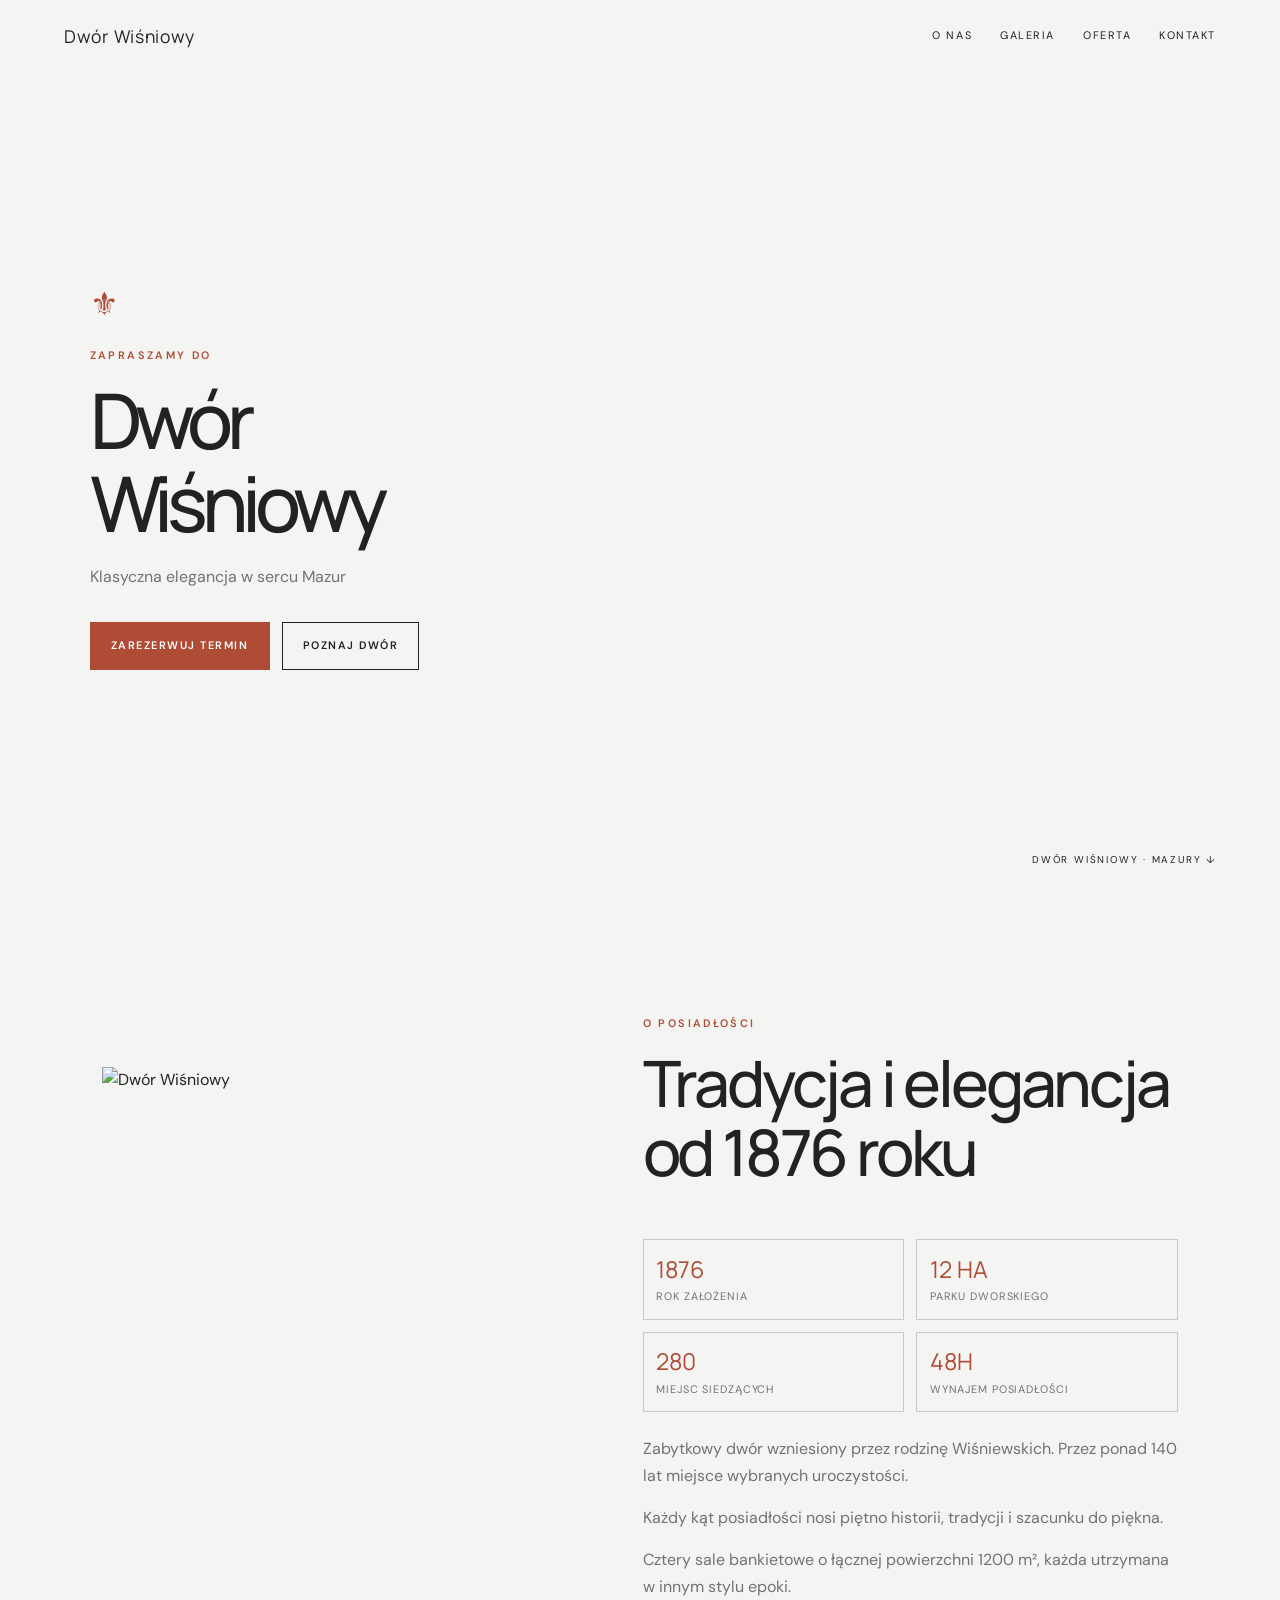
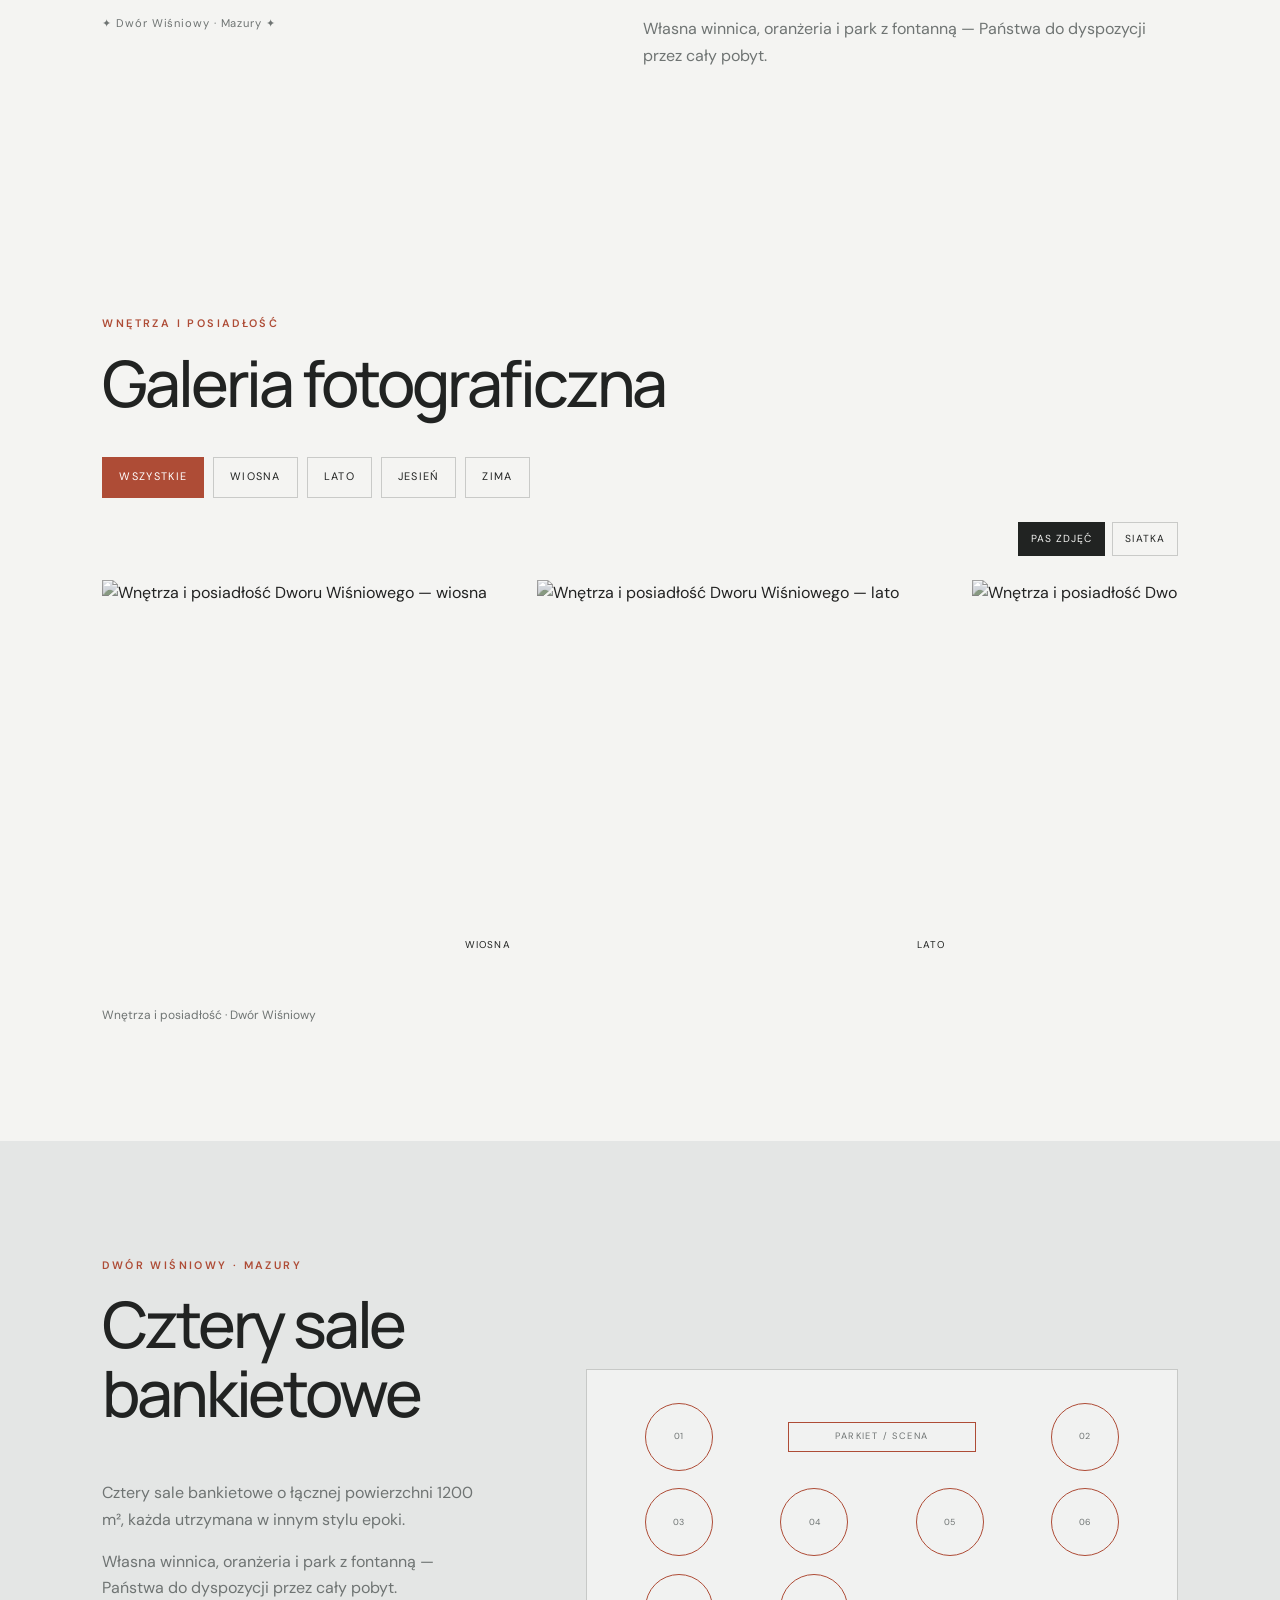
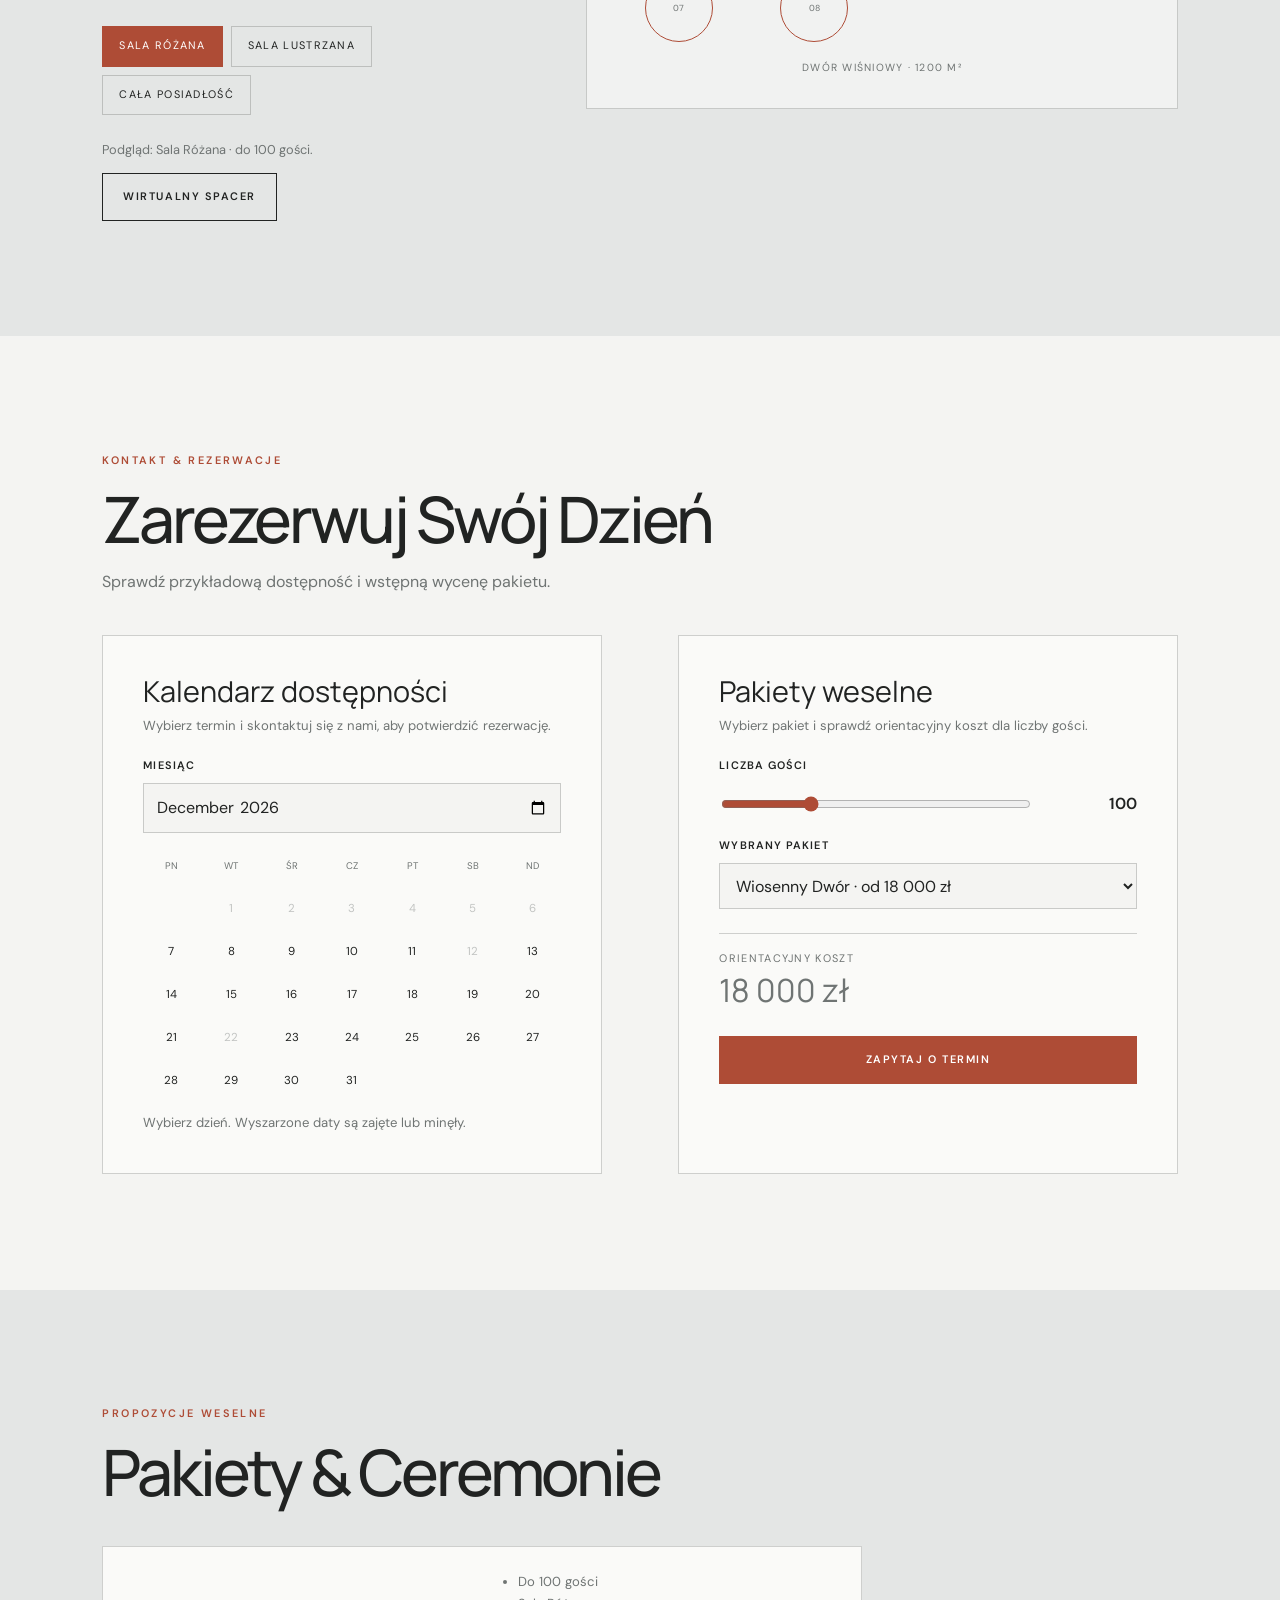
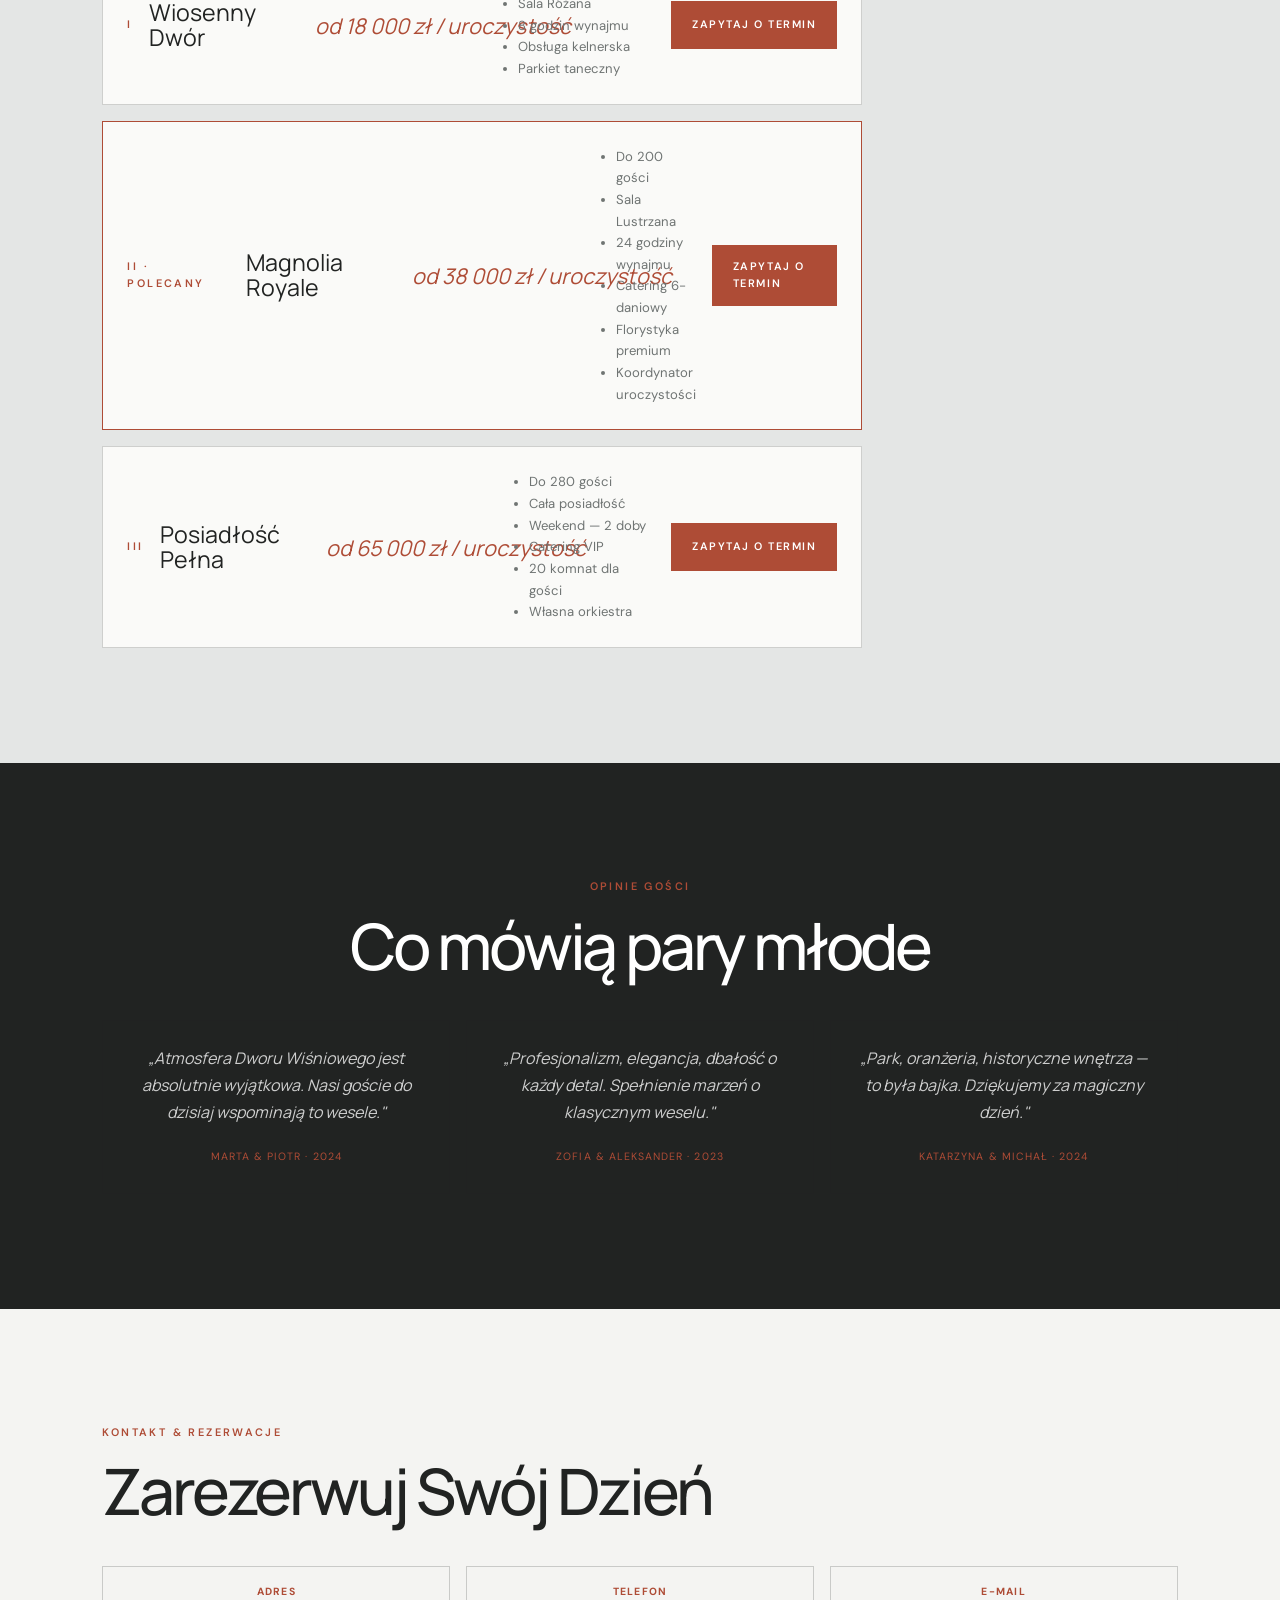
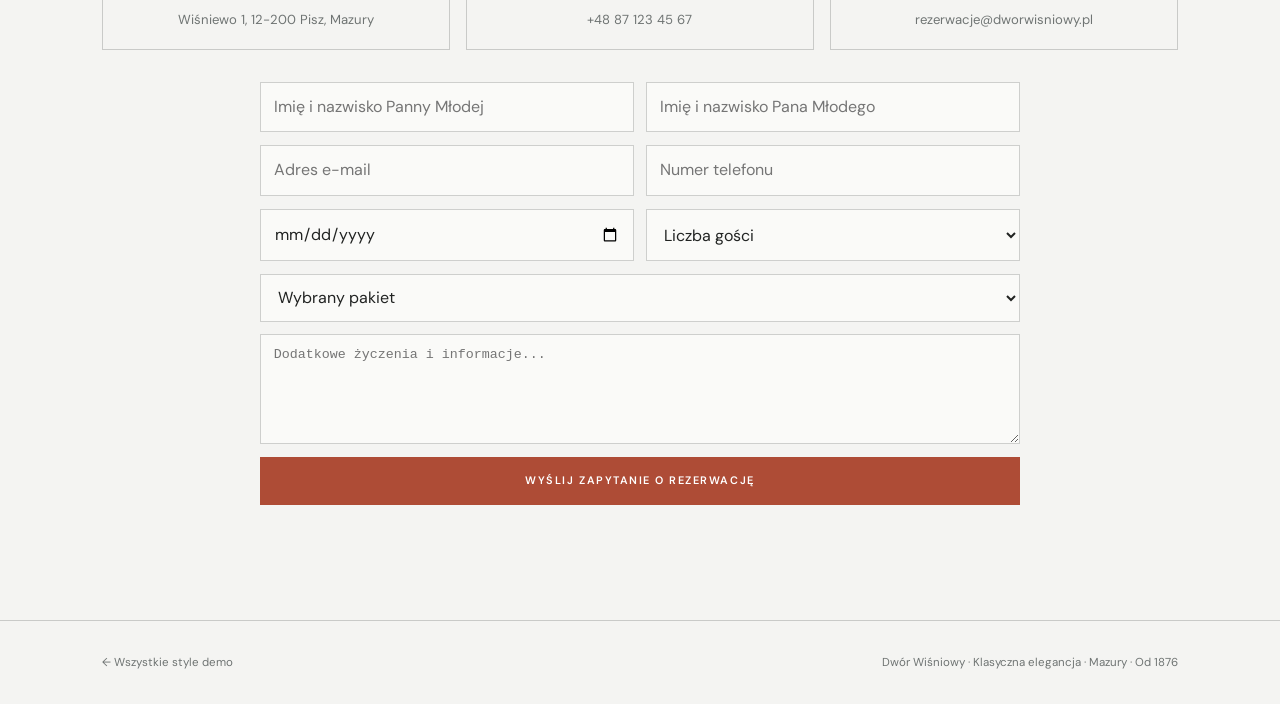
==== commit b068b33e: "Enhance styling and functionality across themes - Updated CSS for editorial lightbox, hero sections," ====
--- a/demo/atelier/index.html
+++ b/demo/atelier/index.html
@@ -13,7 +13,7 @@
   <main id="main">
     <section class="hero" id="top"><div class="hero-media" aria-hidden="true"><video autoplay muted loop playsinline poster="https://images.unsplash.com/photo-1519741497674-611481863552?w=1800&auto=format&fit=crop&q=85"><source src="https://videos.pexels.com/video-files/3195394/3195394-hd_1920_1080_25fps.mp4" type="video/mp4"></video></div><div class="hero-copy"><span class="hero-crest" aria-hidden="true">⚜</span><p class="eyebrow">Zapraszamy do</p><h1>Dwór<br>Wiśniowy</h1><p>Klasyczna elegancja w sercu Mazur</p><div class="hero-actions"><a class="button" href="#terminy">Zarezerwuj termin</a><a class="button-quiet" href="#o-nas">Poznaj dwór</a></div></div><a class="hero-scroll" href="#o-nas">Dwór Wiśniowy · Mazury ↓</a></section>
     <section class="section story reveal" id="o-nas"><div class="story-copy"><p class="eyebrow">O posiadłości</p><h2>Tradycja i elegancja od 1876 roku</h2><div class="story-stats"><div class="story-stat"><strong>1876</strong>Rok założenia</div><div class="story-stat"><strong>12 ha</strong>Parku dworskiego</div><div class="story-stat"><strong>280</strong>Miejsc siedzących</div><div class="story-stat"><strong>48h</strong>Wynajem posiadłości</div></div><p>Zabytkowy dwór wzniesiony przez rodzinę Wiśniewskich. Przez ponad 140 lat miejsce wybranych uroczystości.</p><p>Każdy kąt posiadłości nosi piętno historii, tradycji i szacunku do piękna.</p><p>Cztery sale bankietowe o łącznej powierzchni 1200 m², każda utrzymana w innym stylu epoki.</p><p>Własna winnica, oranżeria i park z fontanną — Państwa do dyspozycji przez cały pobyt.</p></div><figure><img src="https://images.unsplash.com/photo-1520854221256-17451cc331bf?w=1000&auto=format&fit=crop&q=85" alt="Dwór Wiśniowy"><figcaption>✦ Dwór Wiśniowy · Mazury ✦</figcaption></figure></section>
-    <section class="section reveal" id="galeria"><div class="section-heading"><p class="eyebrow">Wnętrza i posiadłość</p><h2>Galeria fotograficzna</h2></div><div class="season-tabs" role="group" aria-label="Wybierz sezon"><button type="button" data-season-filter="all" aria-pressed="true">Wszystkie</button><button type="button" data-season-filter="wiosna" aria-pressed="false">Wiosna</button><button type="button" data-season-filter="lato" aria-pressed="false">Lato</button><button type="button" data-season-filter="jesien" aria-pressed="false">Jesień</button><button type="button" data-season-filter="zima" aria-pressed="false">Zima</button></div><div class="gallery-grid"><article class="gallery-card" data-gallery-season="wiosna"><img src="https://images.unsplash.com/photo-1519741497674-611481863552?w=750&auto=format&fit=crop&q=80" alt="Wnętrza i posiadłość Dworu Wiśniowego — wiosna"><span>Wiosna</span></article><article class="gallery-card" data-gallery-season="lato"><img src="https://images.unsplash.com/photo-1519167758481-83f550bb49b3?w=750&auto=format&fit=crop&q=80" alt="Wnętrza i posiadłość Dworu Wiśniowego — lato"><span>Lato</span></article><article class="gallery-card" data-gallery-season="jesien"><img src="https://images.unsplash.com/photo-1519225421980-715cb0215aed?w=750&auto=format&fit=crop&q=80" alt="Wnętrza i posiadłość Dworu Wiśniowego — jesień"><span>Jesień</span></article><article class="gallery-card" data-gallery-season="zima"><img src="https://images.unsplash.com/photo-1511795409834-ef04bbd61622?w=750&auto=format&fit=crop&q=80" alt="Wnętrza i posiadłość Dworu Wiśniowego — zima"><span>Zima</span></article></div><p class="gallery-note">Wnętrza i posiadłość · Dwór Wiśniowy</p></section>
+    <section class="section reveal" id="galeria"><div class="section-heading"><p class="eyebrow">Wnętrza i posiadłość</p><h2>Galeria fotograficzna</h2></div><div class="season-tabs" role="group" aria-label="Wybierz sezon"><button type="button" data-season-filter="all" aria-pressed="true">Wszystkie</button><button type="button" data-season-filter="wiosna" aria-pressed="false">Wiosna</button><button type="button" data-season-filter="lato" aria-pressed="false">Lato</button><button type="button" data-season-filter="jesien" aria-pressed="false">Jesień</button><button type="button" data-season-filter="zima" aria-pressed="false">Zima</button></div><div class="gallery-mode-controls" role="group" aria-label="Układ galerii"><button type="button" data-gallery-mode="strip" aria-pressed="true">Pas zdjęć</button><button type="button" data-gallery-mode="grid" aria-pressed="false">Siatka</button></div><div class="gallery-grid" data-mode="strip"><article class="gallery-card" data-gallery-season="wiosna"><img src="https://images.unsplash.com/photo-1519741497674-611481863552?w=750&auto=format&fit=crop&q=80" alt="Wnętrza i posiadłość Dworu Wiśniowego — wiosna"><span>Wiosna</span></article><article class="gallery-card" data-gallery-season="lato"><img src="https://images.unsplash.com/photo-1519167758481-83f550bb49b3?w=750&auto=format&fit=crop&q=80" alt="Wnętrza i posiadłość Dworu Wiśniowego — lato"><span>Lato</span></article><article class="gallery-card" data-gallery-season="jesien"><img src="https://images.unsplash.com/photo-1519225421980-715cb0215aed?w=750&auto=format&fit=crop&q=80" alt="Wnętrza i posiadłość Dworu Wiśniowego — jesień"><span>Jesień</span></article><article class="gallery-card" data-gallery-season="zima"><img src="https://images.unsplash.com/photo-1511795409834-ef04bbd61622?w=750&auto=format&fit=crop&q=80" alt="Wnętrza i posiadłość Dworu Wiśniowego — zima"><span>Zima</span></article></div><p class="gallery-note">Wnętrza i posiadłość · Dwór Wiśniowy</p></section>
     <section class="section space-section reveal" id="przestrzen"><div class="space-grid"><div class="space-copy"><p class="eyebrow">Dwór Wiśniowy · Mazury</p><h2>Cztery sale bankietowe</h2><p>Cztery sale bankietowe o łącznej powierzchni 1200 m², każda utrzymana w innym stylu epoki.</p><p>Własna winnica, oranżeria i park z fontanną — Państwa do dyspozycji przez cały pobyt.</p><div class="layout-options" role="group" aria-label="Wybierz salę"><button type="button" data-layout="round" data-guests="100" aria-pressed="true">Sala Różana</button><button type="button" data-layout="long" data-guests="200" aria-pressed="false">Sala Lustrzana</button><button type="button" data-layout="ceremony" data-guests="280" aria-pressed="false">Cała posiadłość</button></div><p class="layout-status" aria-live="polite">Podgląd: Sala Różana · do 100 gości.</p><button class="button-quiet" type="button" data-tour-open>Wirtualny spacer</button></div><div class="floor-plan" data-layout="round" aria-label="Poglądowy plan Dworu Wiśniowego"><span class="floor-stage">Parkiet / scena</span><span class="table">01</span><span class="table">02</span><span class="table">03</span><span class="table">04</span><span class="table">05</span><span class="table">06</span><span class="table">07</span><span class="table">08</span><span class="floor-caption">Dwór Wiśniowy · 1200 m²</span></div></div></section>
     <section class="section reveal" id="terminy"><div class="section-heading"><p class="eyebrow">Kontakt &amp; rezerwacje</p><h2>Zarezerwuj Swój Dzień</h2><p>Sprawdź przykładową dostępność i wstępną wycenę pakietu.</p></div><div class="booking-grid"><div class="booking-card"><h3>Kalendarz dostępności</h3><p>Wybierz termin i skontaktuj się z nami, aby potwierdzić rezerwację.</p><label class="month-label" for="month-picker">Miesiąc</label><input class="month-picker" id="month-picker" type="month"><div class="calendar-grid" id="availability-calendar" aria-live="polite"></div><p class="availability-status" id="availability-status" aria-live="polite"></p></div><div class="booking-card"><h3>Pakiety weselne</h3><p>Wybierz pakiet i sprawdź orientacyjny koszt dla liczby gości.</p><label class="field-label" for="guest-count">Liczba gości</label><div class="guest-control"><input id="guest-count" type="range" min="30" max="280" value="100"><output class="guest-output" id="guest-output" for="guest-count">100</output></div><label class="field-label" for="package-select">Wybrany pakiet</label><select class="package-select" id="package-select"><option value="18000" data-guest-limit="100">Wiosenny Dwór · od 18 000 zł</option><option value="38000" data-guest-limit="200">Magnolia Royale · od 38 000 zł</option><option value="65000" data-guest-limit="280">Posiadłość Pełna · od 65 000 zł</option></select><p class="estimate"><span>Orientacyjny koszt</span><strong id="estimate-output" aria-live="polite">—</strong></p><a class="button" id="request-link" href="mailto:rezerwacje@dworwisniowy.pl">Zapytaj o termin</a></div></div></section>
     <section class="section offer-section reveal" id="oferta"><div class="section-heading"><p class="eyebrow">Propozycje weselne</p><h2>Pakiety &amp; Ceremonie</h2></div><div class="offer-grid"><article class="offer-card"><p class="eyebrow">I</p><h3>Wiosenny Dwór</h3><p class="offer-price">od 18 000 zł / uroczystość</p><ul><li>Do 100 gości</li><li>Sala Różana</li><li>8 godzin wynajmu</li><li>Obsługa kelnerska</li><li>Parkiet taneczny</li></ul><a href="#kontakt" class="button">Zapytaj o termin</a></article><article class="offer-card featured"><p class="eyebrow">II · Polecany</p><h3>Magnolia Royale</h3><p class="offer-price">od 38 000 zł / uroczystość</p><ul><li>Do 200 gości</li><li>Sala Lustrzana</li><li>24 godziny wynajmu</li><li>Catering 6-daniowy</li><li>Florystyka premium</li><li>Koordynator uroczystości</li></ul><a href="#kontakt" class="button">Zapytaj o termin</a></article><article class="offer-card"><p class="eyebrow">III</p><h3>Posiadłość Pełna</h3><p class="offer-price">od 65 000 zł / uroczystość</p><ul><li>Do 280 gości</li><li>Cała posiadłość</li><li>Weekend — 2 doby</li><li>Catering VIP</li><li>20 komnat dla gości</li><li>Własna orkiestra</li></ul><a href="#kontakt" class="button">Zapytaj o termin</a></article></div></section>
--- a/demo/new-demos.css
+++ b/demo/new-demos.css
@@ -333,6 +333,9 @@
 .tour-controls button { border: 1px solid var(--line); background: transparent; padding: .55rem .8rem; cursor: pointer; }
 .tour-controls output { color: var(--muted); font-size: .72rem; letter-spacing: .12em; }
 .tour-content form { text-align: right; }
+.editorial-lightbox { width: min(1100px, calc(100vw - 2rem)); padding: 1rem; text-align: right; }
+.editorial-lightbox img { width: 100%; max-height: 78svh; object-fit: contain; }
+.editorial-lightbox form { margin-top: .75rem; }
 .reveal { opacity: 1; transform: none; }
 .has-motion .reveal { opacity: 0; transform: translateY(18px); transition: opacity .65s, transform .65s; }
 .has-motion .reveal.is-visible { opacity: 1; transform: none; }
@@ -343,13 +346,35 @@
   --line: rgba(41,40,33,.2); --space-bg: #e8e4dc; --card-bg: #faf8f3;
   --font-display: 'Playfair Display', Georgia, serif;
 }
-.theme-editorial .hero { min-height: 100svh; }
-.theme-editorial .hero-media::after { background: linear-gradient(90deg, rgba(19,18,16,.55), rgba(19,18,16,.03) 80%); }
-.theme-editorial .hero-copy { max-width: 590px; }
+.theme-editorial .hero {
+  display: grid;
+  grid-template-columns: minmax(360px, .82fr) 1.18fr;
+  min-height: 100svh;
+  align-items: center;
+  background: var(--paper);
+  color: var(--ink);
+}
+.theme-editorial .hero-media { inset: 0 0 0 39%; }
+.theme-editorial .hero-media::after { background: linear-gradient(90deg, var(--paper) 0%, rgba(244,241,235,.16) 58%, transparent 100%); }
+.theme-editorial .hero-copy { width: auto; max-width: 560px; margin: 8rem 0 5rem clamp(2rem, 8vw, 8rem); }
+.theme-editorial .hero-copy > p:not(.eyebrow) { color: var(--muted); }
+.theme-editorial .hero-scroll { color: var(--ink); }
 .theme-editorial h1 { font-style: italic; }
 .theme-editorial .story { grid-template-columns: 1.1fr .9fr; }
-.theme-editorial .story figure { transform: translateY(2.5rem); }
-.theme-editorial .gallery-card:nth-child(4n + 1) { grid-row: span 2; }
+.theme-editorial .story figure { transform: translateY(3rem); }
+.theme-editorial .story-stats { gap: .25rem 1rem; }
+.theme-editorial .story-stat { padding: .5rem 0; border-width: 0 0 1px; }
+.theme-editorial .gallery-grid { grid-template-columns: 1.15fr .85fr; grid-auto-rows: 220px; gap: 1.2rem; }
+.theme-editorial .gallery-card { min-height: 220px; }
+.theme-editorial .gallery-card img { min-height: 220px; }
+.theme-editorial .gallery-card:first-of-type { grid-row: span 2; }
+.theme-editorial .gallery-card:nth-of-type(4) { grid-column: 2; }
+.theme-editorial .offer-grid { gap: 2rem; }
+.theme-editorial .offer-card { padding: 1.5rem 0; border-width: 1px 0 0; background: transparent; }
+.theme-editorial .offer-card.featured { border-width: 2px 0 0; }
+.theme-editorial .offer-card h3 { font-size: 1.75rem; font-style: italic; }
+.theme-editorial .offer-card .button { align-self: flex-start; }
+.theme-editorial .gallery-card { cursor: zoom-in; }
 
 .theme-slow {
   --paper: #f5f0e5; --ink: #4a4134; --muted: #766d5e; --accent: #788369;
@@ -363,7 +388,32 @@
 .theme-slow .hero-copy > p:not(.eyebrow) { margin-right: auto; margin-left: auto; }
 .theme-slow .hero-actions { justify-content: center; }
 .theme-slow h1 { font-style: italic; }
-.theme-slow .gallery-card:nth-child(4n + 2) { transform: translateY(1.5rem); }
+.theme-slow .story { grid-template-columns: .88fr 1.12fr; }
+.theme-slow .story figure { order: -1; }
+.theme-slow .story img { height: 560px; border-radius: 48% 48% 4px 4px; }
+.theme-slow .story-stats { gap: .4rem; }
+.theme-slow .story-stat { border-radius: 30px 30px 4px 4px; text-align: center; }
+.theme-slow .gallery-grid { grid-template-columns: 1.1fr .9fr 1fr; gap: 1.2rem; align-items: start; }
+.theme-slow .gallery-card:nth-child(1) { grid-row: span 2; }
+.theme-slow .gallery-card:nth-child(2) { margin-top: 2.5rem; }
+.theme-slow .gallery-card:nth-child(4) { margin-top: -1.5rem; }
+.theme-slow .offer-card { border-radius: 2rem 2rem .4rem .4rem; padding: 2rem; }
+.theme-slow .offer-card.featured { transform: translateY(-1rem); }
+.slow-timeline { background: #e7e4d8; }
+.slow-timeline .timeline-track { display: grid; grid-template-columns: repeat(3, 1fr); gap: 1rem; }
+.timeline-step {
+  min-height: 190px;
+  padding: 1.4rem;
+  border: 1px solid var(--line);
+  background: rgba(255,255,255,.32);
+  color: var(--muted);
+  cursor: pointer;
+  text-align: left;
+}
+.timeline-step strong { display: block; margin-bottom: .7rem; color: var(--accent); font: 2rem var(--font-display); }
+.timeline-step[aria-pressed="true"] { background: var(--accent); color: #fff; transform: translateY(-8px); }
+.timeline-step[aria-pressed="true"] strong { color: #fff; }
+.timeline-detail { min-height: 3em; margin: 1.2rem 0 0; color: var(--muted); }
 
 .theme-nocturne {
   color-scheme: dark;
@@ -381,6 +431,21 @@
 .theme-nocturne .story figure img { filter: brightness(.82) contrast(1.08); }
 .theme-nocturne .gallery-card img { filter: brightness(.82); }
 .theme-nocturne .month-picker, .theme-nocturne .package-select { color-scheme: dark; }
+.theme-nocturne .hero-copy { padding: clamp(2rem, 5vw, 4rem); border: 1px solid rgba(200,168,109,.72); outline: 1px solid rgba(200,168,109,.22); outline-offset: 9px; }
+.theme-nocturne .hero-copy::before { position: absolute; inset: .6rem; border: 1px solid rgba(200,168,109,.22); content: ''; pointer-events: none; }
+.theme-nocturne .hero h1 { letter-spacing: .08em; text-transform: uppercase; }
+.theme-nocturne .site-nav { backdrop-filter: blur(10px); background: rgba(17,20,18,.45); }
+.theme-nocturne .story { grid-template-columns: 1.1fr .9fr; }
+.theme-nocturne .story-copy { padding: clamp(1.5rem, 4vw, 3rem); border: 1px solid var(--line); }
+.theme-nocturne .space-section { border-top: 1px solid var(--accent); border-bottom: 1px solid var(--accent); }
+.theme-nocturne .floor-plan { border: 1px solid var(--accent); box-shadow: inset 0 0 0 9px rgba(200,168,109,.06); }
+.theme-nocturne .offer-card { position: relative; border-color: var(--accent); text-align: center; }
+.theme-nocturne .offer-card.featured { transform: translateY(-1.25rem); }
+.theme-nocturne .offer-card ul { text-align: left; }
+.theme-nocturne .night-package-switch { justify-content: center; margin-bottom: 2rem; }
+.theme-nocturne .night-package-switch button { min-width: 5rem; border-color: var(--accent); color: var(--accent); }
+.theme-nocturne .night-package-switch button[aria-pressed="true"] { background: var(--accent); color: var(--button-ink); }
+.offer-card[hidden] { display: none !important; }
 
 .theme-atelier {
   --paper: #f4f4f2; --ink: #212322; --muted: #6f7473; --accent: #ae4c36;
@@ -398,7 +463,21 @@
 .theme-atelier .story { grid-template-columns: .9fr 1.1fr; }
 .theme-atelier .story figure { order: -1; }
 .theme-atelier .gallery-grid { gap: .3rem; }
-.theme-atelier .gallery-card:nth-child(odd) { min-height: 340px; }
+.theme-atelier .gallery-mode-controls { display: flex; justify-content: flex-end; gap: .45rem; margin-bottom: 1rem; }
+.gallery-mode-controls button { border: 1px solid var(--line); background: transparent; padding: .5rem .75rem; cursor: pointer; font-size: .64rem; letter-spacing: .1em; text-transform: uppercase; }
+.gallery-mode-controls button[aria-pressed="true"] { background: var(--ink); color: var(--paper); }
+.theme-atelier .gallery-grid { display: flex; overflow-x: auto; scroll-snap-type: x mandatory; padding: .5rem 0 1.25rem; }
+.theme-atelier .gallery-card { flex: 0 0 min(38vw, 430px); min-height: 390px; scroll-snap-align: start; }
+.theme-atelier .gallery-card img { min-height: 390px; filter: grayscale(.8); }
+.theme-atelier .gallery-card:hover img { filter: grayscale(0); }
+.theme-atelier .gallery-grid[data-mode="grid"] { display: grid; grid-template-columns: repeat(2, 1fr); overflow: visible; }
+.theme-atelier .gallery-grid[data-mode="grid"] .gallery-card { min-height: 260px; }
+.theme-atelier .gallery-grid[data-mode="grid"] .gallery-card img { min-height: 260px; }
+.theme-atelier .offer-grid { grid-template-columns: 1fr; max-width: 760px; }
+.theme-atelier .offer-card { display: grid; grid-template-columns: auto minmax(150px, .8fr) minmax(170px, .8fr) 1.5fr auto; align-items: center; gap: 1rem; }
+.theme-atelier .offer-card ul { margin: 0; }
+.theme-atelier .offer-card .offer-price { margin: 0; white-space: nowrap; }
+.theme-atelier .offer-card .eyebrow { margin: 0; }
 
 .theme-garden {
   --paper: #fffaf7; --ink: #51454a; --muted: #897a80; --accent: #bd8794;
@@ -413,7 +492,18 @@
 .theme-garden .hero-actions { justify-content: center; }
 .theme-garden h1 { font-style: italic; }
 .theme-garden .story img, .theme-garden .gallery-card img { border-radius: 48% 48% 2px 2px; }
-.theme-garden .gallery-card:nth-child(even) { transform: translateY(1.25rem); }
+.theme-garden .story { grid-template-columns: 1fr .8fr; }
+.theme-garden .story figure { padding: 1rem 1rem 0; border: 1px solid var(--line); border-radius: 50% 50% 0 0; }
+.theme-garden .gallery-grid { grid-template-columns: repeat(4, 1fr); align-items: start; }
+.theme-garden .gallery-card:nth-child(even) { transform: translateY(2rem); }
+.theme-garden .gallery-card img { min-height: 340px; }
+.theme-garden .offer-card { border-radius: 8rem 8rem .75rem .75rem; padding: 2rem 1.5rem; text-align: center; }
+.theme-garden .offer-card ul { text-align: left; }
+.theme-garden .garden-zones { display: flex; flex-wrap: wrap; gap: .5rem; margin: 1rem 0; }
+.garden-zones button { border: 1px solid var(--line); border-radius: 99px; background: transparent; padding: .6rem .9rem; cursor: pointer; }
+.garden-zones button[aria-pressed="true"] { background: var(--accent); color: #fff; }
+.theme-garden .floor-plan[data-zone="park"] { background: radial-gradient(circle at center, rgba(125,153,115,.32), var(--plan-bg, rgba(255,255,255,.45))); }
+.theme-garden .floor-plan[data-zone="oranzeria"] { background: repeating-linear-gradient(90deg, rgba(189,135,148,.1) 0 12px, transparent 12px 24px), var(--plan-bg, rgba(255,255,255,.45)); }
 
 @media (max-width: 760px) {
   .nav-toggle { display: inline-block; }
@@ -435,7 +525,22 @@
   .nav-links a { padding: .65rem 0; }
   .hero { min-height: 720px; }
   .story, .space-grid, .booking-grid { grid-template-columns: 1fr; }
+  .theme-editorial .story, .theme-slow .story, .theme-nocturne .story,
+  .theme-atelier .story, .theme-garden .story { grid-template-columns: 1fr; }
   .offer-grid, .testimonial-grid { grid-template-columns: 1fr; }
+  .theme-editorial .hero { display: flex; }
+  .theme-editorial .hero-media { inset: 0; }
+  .theme-editorial .hero-media::after { background: linear-gradient(90deg, rgba(244,241,235,.86), rgba(244,241,235,.35)); }
+  .theme-editorial .hero-copy { margin: 8rem 1.5rem 5rem; }
+  .theme-editorial .hero-copy > p:not(.eyebrow) { color: var(--ink); }
+  .timeline-track { grid-template-columns: 1fr !important; }
+  .timeline-step { min-height: auto; }
+  .theme-atelier .gallery-card { flex-basis: 80vw; min-height: 260px; }
+  .theme-atelier .gallery-card img { min-height: 260px; }
+  .theme-atelier .offer-card { display: flex; align-items: stretch; }
+  .theme-slow .offer-card.featured, .theme-nocturne .offer-card.featured { transform: none; }
+  .theme-garden .gallery-grid { grid-template-columns: repeat(2, 1fr); }
+  .theme-slow .gallery-grid { grid-template-columns: repeat(2, 1fr); }
   .contact-details { grid-template-columns: 1fr; }
   .contact-form-row { grid-template-columns: 1fr; }
   .theme-editorial .story figure { transform: none; }
